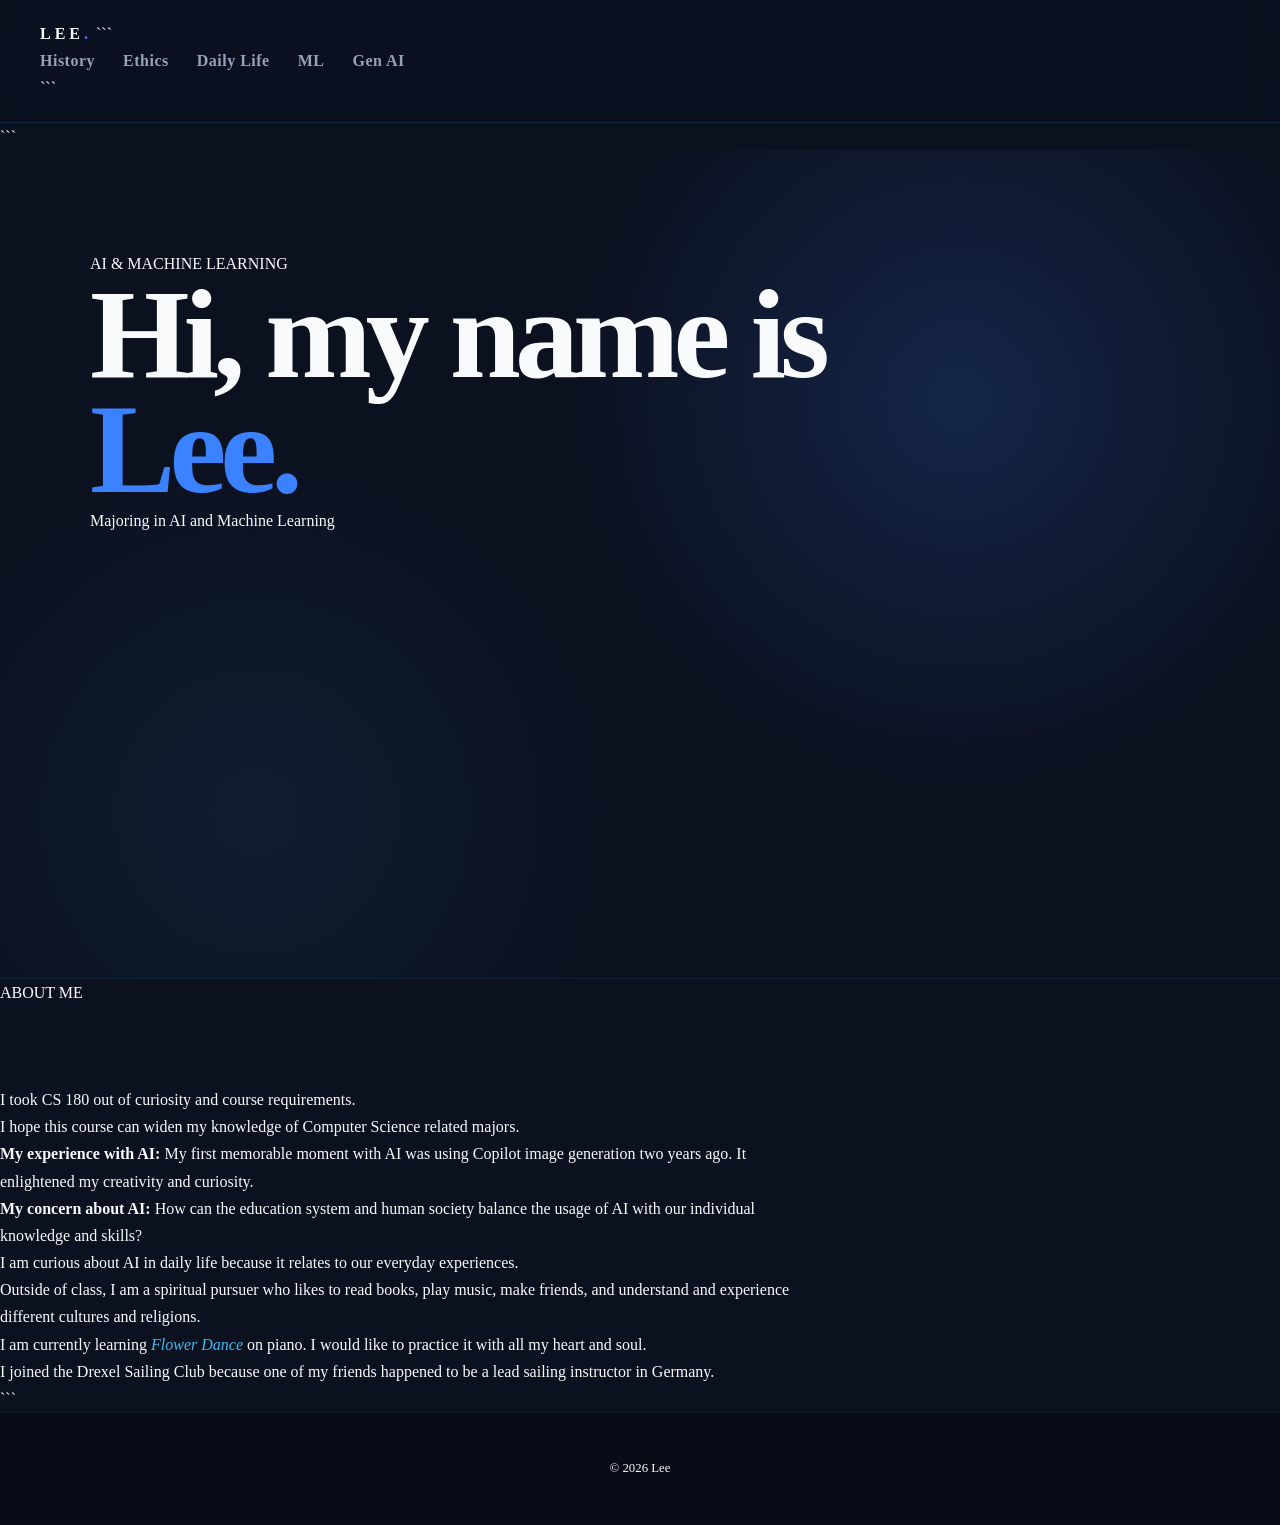
==== index.html @ 06d56b33 "Update index.html" ====
<!DOCTYPE html>

<html lang="en">
<head>
    <meta charset="UTF-8">
    <meta name="viewport" content="width=device-width, initial-scale=1.0">
    <title>Lee | AI & Machine Learning</title>
    <link rel="stylesheet" href="style.css">
</head>

<body>

<header class="navbar">
    <a href="index.html" class="logo">LEE<span>.</span></a>

```
<nav>
    <a href="ai-history.html">History</a>
    <a href="ai-ethics.html">Ethics</a>
    <a href="ai-daily-life.html">Daily Life</a>
    <a href="ml-fundamentals.html">ML</a>
    <a href="generative-ai.html">Gen AI</a>
</nav>
```

</header>

<main>

```
<section class="hero">

    <div class="hero-content">

        <p class="eyebrow">AI & MACHINE LEARNING</p>

        <h1>
            Hi, my name is
            <span>Lee.</span>
        </h1>

        <p class="major">
            Majoring in AI and Machine Learning
        </p>

    </div>

</section>


<section class="about">

    <div class="about-label">
        ABOUT ME
    </div>

    <div class="about-content">

        <!-- Replace these bullet points with your own final writing. -->

        <ul>
            <li>
                I took CS 180 out of curiosity and course requirements.
            </li>

            <li>
                I hope this course can widen my knowledge of
                Computer Science related majors.
            </li>

            <li>
                <strong>My experience with AI:</strong>
                My first memorable moment with AI was using Copilot
                image generation two years ago. It enlightened my
                creativity and curiosity.
            </li>

            <li>
                <strong>My concern about AI:</strong>
                How can the education system and human society balance
                the usage of AI with our individual knowledge and skills?
            </li>

            <li>
                I am curious about AI in daily life because it relates
                to our everyday experiences.
            </li>

            <li>
                Outside of class, I am a spiritual pursuer who likes
                to read books, play music, make friends, and understand
                and experience different cultures and religions.
            </li>

            <li>
                I am currently learning <em>Flower Dance</em> on piano.
                I would like to practice it with all my heart and soul.
            </li>

            <li>
                I joined the Drexel Sailing Club because one of my
                friends happened to be a lead sailing instructor
                in Germany.
            </li>
        </ul>

    </div>

</section>
```

</main>

<footer>
    <p>© 2026 Lee</p>
</footer>

</body>
</html>
---- style.css ----
/* =========================================
LEE'S AI / MACHINE LEARNING PORTFOLIO

Color palette:
Deep Navy    #0C1120
Navy        #111827
Electric Blue #3A82FF
Cyan        #38BDF8
White       #F8FAFC
Slate       #94A3B8
========================================= */

/* ---------- RESET ---------- */

* {
  margin: 0;
  padding: 0;
  box-sizing: border-box;
  }

html {
scroll-behavior: smooth;
}

body {
background: #0C1120;
color: #F8FAFC;

```
font-family:
    Inter,
    -apple-system,
    BlinkMacSystemFont,
    "Segoe UI",
    Arial,
    sans-serif;

line-height: 1.7;
```

}

a {
color: inherit;
text-decoration: none;
}

/* ---------- NAVIGATION ---------- */

.navbar {
position: sticky;
top: 0;
z-index: 1000;

```
display: flex;
align-items: center;
justify-content: space-between;

max-width: 1400px;
margin: 0 auto;

padding: 20px 40px;

background: rgba(12, 17, 32, 0.88);

border-bottom: 1px solid rgba(56, 189, 248, 0.12);

backdrop-filter: blur(15px);
```

}

.logo {
color: #F8FAFC;

```
font-size: 1.4rem;
font-weight: 800;

letter-spacing: 4px;
```

}

.logo span {
color: #3A82FF;
}

/* Navigation links */

.navbar nav {
display: flex;
align-items: center;
gap: 28px;
}

.navbar nav a {
color: #94A3B8;

```
font-size: 0.78rem;
font-weight: 600;

letter-spacing: 0.5px;

transition:
    color 0.25s ease,
    transform 0.25s ease;
```

}

.navbar nav a:hover {
color: #38BDF8;
transform: translateY(-1px);
}

/* ---------- HERO ---------- */

.hero {
min-height: 92vh;

```
display: flex;
align-items: center;

padding: 100px 40px;

background:
    radial-gradient(
        circle at 75% 30%,
        rgba(58, 130, 255, 0.18),
        transparent 35%
    ),
    radial-gradient(
        circle at 20% 80%,
        rgba(56, 189, 248, 0.07),
        transparent 30%
    ),
    #0C1120;
```

}

.hero-content {
width: 100%;
max-width: 1100px;
margin: 0 auto;
}

/* Small blue labels */

.label {
margin-bottom: 18px;

```
color: #38BDF8;

font-size: 0.75rem;
font-weight: 700;

letter-spacing: 3px;
```

}

/* Main title */

.hero h1 {
max-width: 900px;

```
margin-bottom: 25px;

font-size: clamp(4rem, 10vw, 8rem);

line-height: 0.9;

letter-spacing: -6px;
```

}

.hero h1 span {
color: #3A82FF;
}

/* Subtitle */

.subtitle {
max-width: 650px;

```
margin-bottom: 40px;

color: #94A3B8;

font-size: clamp(1.1rem, 2vw, 1.35rem);
```

}

/* ---------- BUTTON ---------- */

.button {
display: inline-block;

```
padding: 13px 22px;

color: white;

background: #2563EB;

border: 1px solid #3A82FF;

font-size: 0.85rem;
font-weight: 700;

border-radius: 4px;

transition:
    background 0.25s ease,
    transform 0.25s ease,
    box-shadow 0.25s ease;
```

}

.button:hover {
background: #3A82FF;

```
transform: translateY(-2px);

box-shadow:
    0 8px 30px rgba(58, 130, 255, 0.25);
```

}

/* ---------- GENERAL SECTIONS ---------- */

.section {
max-width: 1200px;
margin: 0 auto;

```
padding: 130px 40px;
```

}

/* ---------- ABOUT ---------- */

.about {
display: grid;

```
grid-template-columns: 200px 1fr;

gap: 80px;

border-top: 1px solid rgba(56, 189, 248, 0.1);
```

}

.section-label {
color: #3A82FF;

```
font-size: 0.75rem;
font-weight: 700;

letter-spacing: 3px;
```

}

.about-content {
max-width: 800px;
}

.about-content h2 {
margin-bottom: 35px;

```
font-size: clamp(2rem, 5vw, 4rem);

line-height: 1.05;

letter-spacing: -2px;
```

}

.about-content p {
margin-bottom: 22px;

```
color: #CBD5E1;

font-size: 1.05rem;
```

}

.about-content strong {
color: #F8FAFC;
}

.about-content em {
color: #38BDF8;
}

/* ---------- OUTCOME SECTIONS ---------- */

.outcome {
min-height: 80vh;

```
display: grid;

grid-template-columns: 180px minmax(0, 900px);

justify-content: center;

gap: 60px;

padding: 140px 40px;

background: #0C1120;

border-top: 1px solid rgba(56, 189, 248, 0.08);
```

}

.outcome.alternate {
background: #111827;
}

/* Large outcome number */

.outcome-number {
color: #2563EB;

```
font-size: 5rem;
font-weight: 800;

line-height: 1;

opacity: 0.7;
```

}

/* Outcome content */

.outcome-content {
align-self: center;
}

.outcome-content h2 {
max-width: 900px;

```
margin-bottom: 28px;

color: #F8FAFC;

font-size: clamp(2.5rem, 6vw, 5rem);

line-height: 1.05;

letter-spacing: -3px;
```

}

/* Temporary outcome sentence */

.outcome-description {
max-width: 800px;

```
margin-bottom: 35px;

color: #CBD5E1;

font-size: 1.1rem;
```

}

/* ---------- EVIDENCE ---------- */

.evidence {
display: inline-flex;
align-items: center;

```
gap: 10px;

padding: 9px 16px;

color: #94A3B8;

font-size: 0.85rem;

border: 1px solid rgba(148, 163, 184, 0.22);

border-radius: 100px;
```

}

.evidence::before {
content: "";

```
width: 7px;
height: 7px;

background: #38BDF8;

border-radius: 50%;

box-shadow:
    0 0 10px rgba(56, 189, 248, 0.8);
```

}

/* ---------- FOOTER ---------- */

footer {
padding: 45px 30px;

```
color: #64748B;

background: #080C16;

border-top: 1px solid rgba(56, 189, 248, 0.08);

text-align: center;

font-size: 0.8rem;
```

}

/* ---------- RESPONSIVE DESIGN ---------- */

@media (max-width: 900px) {

```
.navbar {
    padding: 18px 20px;

    flex-direction: column;

    gap: 18px;
}

.navbar nav {
    gap: 14px 20px;

    justify-content: center;

    flex-wrap: wrap;
}

.navbar nav a {
    font-size: 0.7rem;
}


.hero {
    min-height: 85vh;

    padding: 90px 25px;
}

.hero h1 {
    letter-spacing: -3px;
}


.section {
    padding: 90px 25px;
}


.about {
    display: block;
}

.section-label {
    margin-bottom: 35px;
}


.outcome {
    display: block;

    min-height: auto;

    padding: 100px 25px;
}

.outcome-number {
    margin-bottom: 30px;

    font-size: 3.5rem;
}

.outcome-content h2 {
    letter-spacing: -1.5px;
}
```

}

/* ---------- SMALL PHONES ---------- */

@media (max-width: 500px) {

```
.navbar nav {
    gap: 10px 14px;
}

.hero h1 {
    font-size: 3.5rem;
}

.subtitle {
    font-size: 1rem;
}

.about-content h2 {
    font-size: 2.5rem;
}

.outcome-content h2 {
    font-size: 2.5rem;
}
```

}
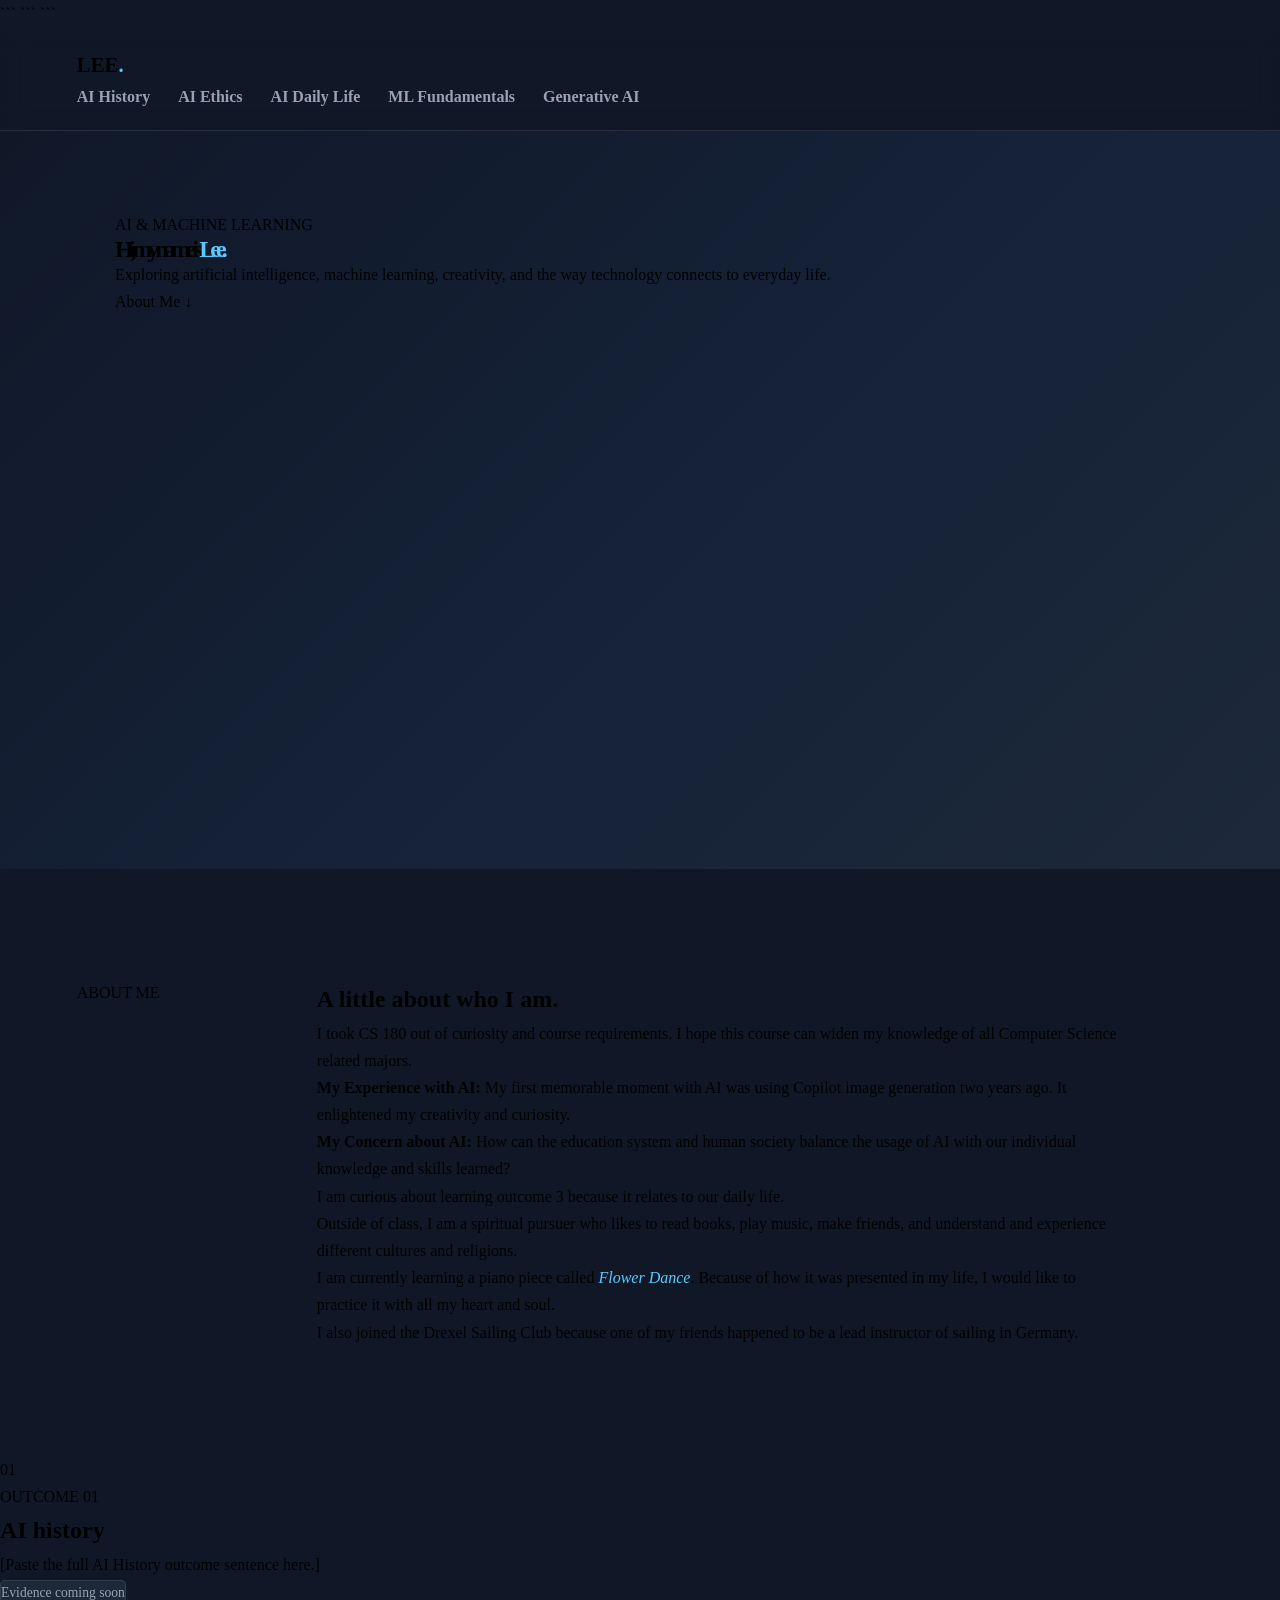
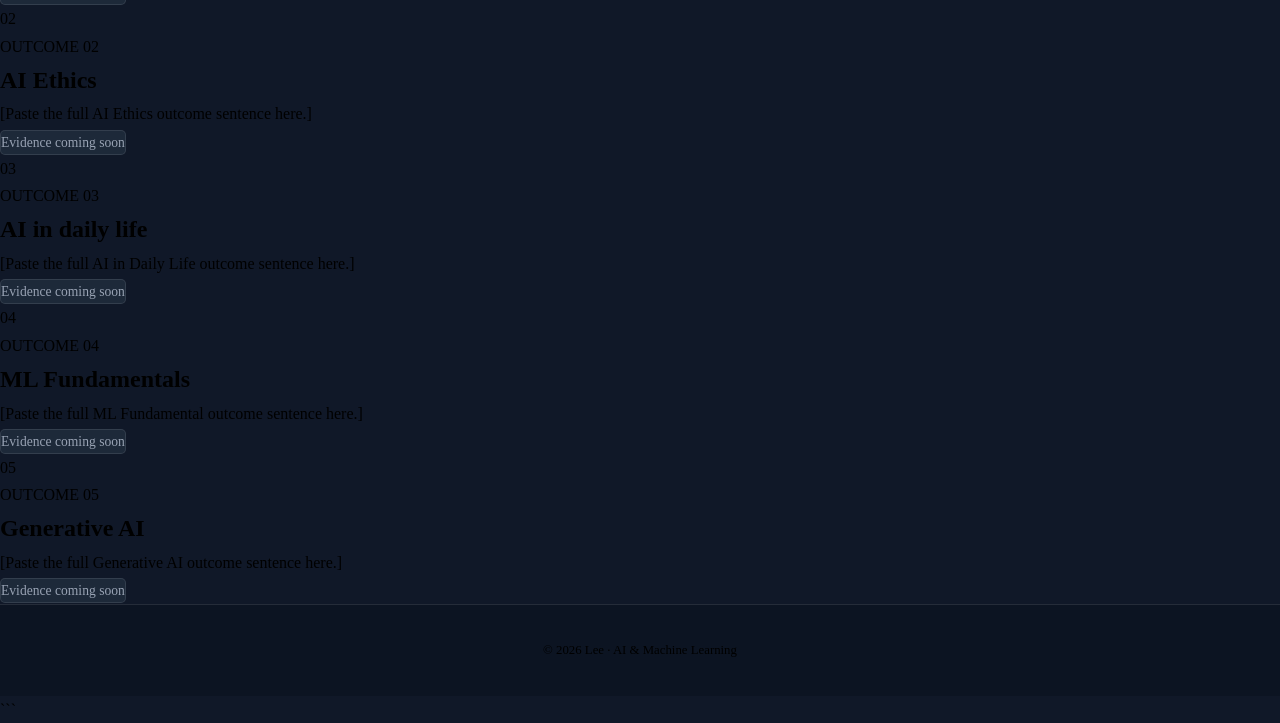
==== commit 626d4904: "Update index.html" ====
--- a/index.html
+++ b/index.html
@@ -4,116 +4,280 @@
 <head>
     <meta charset="UTF-8">
     <meta name="viewport" content="width=device-width, initial-scale=1.0">
-    <title>Lee | AI & Machine Learning</title>
-    <link rel="stylesheet" href="style.css">
+
+```
+<meta
+    name="description"
+    content="Lee's portfolio for AI and Machine Learning"
+>
+
+<title>Lee | AI & Machine Learning</title>
+
+<link rel="stylesheet" href="style.css">
+```
+
 </head>
 
 <body>
 
+```
+<!-- ==================== NAVIGATION ==================== -->
+
 <header class="navbar">
-    <a href="index.html" class="logo">LEE<span>.</span></a>
-
-```
-<nav>
-    <a href="ai-history.html">History</a>
-    <a href="ai-ethics.html">Ethics</a>
-    <a href="ai-daily-life.html">Daily Life</a>
-    <a href="ml-fundamentals.html">ML</a>
-    <a href="generative-ai.html">Gen AI</a>
-</nav>
-```
-
+    <a href="#home" class="logo">LEE<span>.</span></a>
+
+    <nav>
+        <a href="#history">AI History</a>
+        <a href="#ethics">AI Ethics</a>
+        <a href="#daily-life">AI Daily Life</a>
+        <a href="#ml">ML Fundamentals</a>
+        <a href="#generative-ai">Generative AI</a>
+    </nav>
 </header>
 
+
 <main>
 
-```
-<section class="hero">
-
-    <div class="hero-content">
-
-        <p class="eyebrow">AI & MACHINE LEARNING</p>
-
-        <h1>
-            Hi, my name is
-            <span>Lee.</span>
-        </h1>
-
-        <p class="major">
-            Majoring in AI and Machine Learning
-        </p>
-
-    </div>
-
-</section>
-
-
-<section class="about">
-
-    <div class="about-label">
-        ABOUT ME
-    </div>
-
-    <div class="about-content">
-
-        <!-- Replace these bullet points with your own final writing. -->
-
-        <ul>
-            <li>
+    <!-- ==================== HOME ==================== -->
+
+    <section id="home" class="hero">
+
+        <div class="hero-content">
+
+            <p class="label">AI & MACHINE LEARNING</p>
+
+            <h1>
+                Hi, my name is
+                <span>Lee.</span>
+            </h1>
+
+            <p class="subtitle">
+                Exploring artificial intelligence, machine learning,
+                creativity, and the way technology connects to everyday life.
+            </p>
+
+            <a href="#about" class="button">
+                About Me ↓
+            </a>
+
+        </div>
+
+    </section>
+
+
+    <!-- ==================== ABOUT ME ==================== -->
+
+    <section id="about" class="about section">
+
+        <div class="section-label">
+            ABOUT ME
+        </div>
+
+        <div class="about-content">
+
+            <h2>
+                A little about who I am.
+            </h2>
+
+            <!--
+                You said you want to write this part yourself.
+
+                Replace the paragraphs below with your own
+                final About Me writing.
+            -->
+
+            <p>
                 I took CS 180 out of curiosity and course requirements.
-            </li>
-
-            <li>
-                I hope this course can widen my knowledge of
+                I hope this course can widen my knowledge of all
                 Computer Science related majors.
-            </li>
-
-            <li>
-                <strong>My experience with AI:</strong>
+            </p>
+
+            <p>
+                <strong>My Experience with AI:</strong>
                 My first memorable moment with AI was using Copilot
                 image generation two years ago. It enlightened my
                 creativity and curiosity.
-            </li>
-
-            <li>
-                <strong>My concern about AI:</strong>
+            </p>
+
+            <p>
+                <strong>My Concern about AI:</strong>
                 How can the education system and human society balance
-                the usage of AI with our individual knowledge and skills?
-            </li>
-
-            <li>
-                I am curious about AI in daily life because it relates
-                to our everyday experiences.
-            </li>
-
-            <li>
+                the usage of AI with our individual knowledge and
+                skills learned?
+            </p>
+
+            <p>
+                I am curious about learning outcome 3 because
+                it relates to our daily life.
+            </p>
+
+            <p>
                 Outside of class, I am a spiritual pursuer who likes
                 to read books, play music, make friends, and understand
                 and experience different cultures and religions.
-            </li>
-
-            <li>
-                I am currently learning <em>Flower Dance</em> on piano.
-                I would like to practice it with all my heart and soul.
-            </li>
-
-            <li>
-                I joined the Drexel Sailing Club because one of my
-                friends happened to be a lead sailing instructor
-                in Germany.
-            </li>
-        </ul>
-
-    </div>
-
-</section>
-```
+            </p>
+
+            <p>
+                I am currently learning a piano piece called
+                <em>Flower Dance</em>. Because of how it was presented
+                in my life, I would like to practice it with all my
+                heart and soul.
+            </p>
+
+            <p>
+                I also joined the Drexel Sailing Club because one of
+                my friends happened to be a lead instructor of
+                sailing in Germany.
+            </p>
+
+        </div>
+
+    </section>
+
+
+    <!-- ==================== OUTCOME 1 ==================== -->
+
+    <section id="history" class="outcome">
+
+        <div class="outcome-number">01</div>
+
+        <div class="outcome-content">
+
+            <p class="label">OUTCOME 01</p>
+
+            <h2>
+                AI history
+            </h2>
+
+            <p class="outcome-description">
+                [Paste the full AI History outcome sentence here.]
+            </p>
+
+            <div class="evidence">
+                Evidence coming soon
+            </div>
+
+        </div>
+
+    </section>
+
+
+    <!-- ==================== OUTCOME 2 ==================== -->
+
+    <section id="ethics" class="outcome alternate">
+
+        <div class="outcome-number">02</div>
+
+        <div class="outcome-content">
+
+            <p class="label">OUTCOME 02</p>
+
+            <h2>
+                AI Ethics
+            </h2>
+
+            <p class="outcome-description">
+                [Paste the full AI Ethics outcome sentence here.]
+            </p>
+
+            <div class="evidence">
+                Evidence coming soon
+            </div>
+
+        </div>
+
+    </section>
+
+
+    <!-- ==================== OUTCOME 3 ==================== -->
+
+    <section id="daily-life" class="outcome">
+
+        <div class="outcome-number">03</div>
+
+        <div class="outcome-content">
+
+            <p class="label">OUTCOME 03</p>
+
+            <h2>
+                AI in daily life
+            </h2>
+
+            <p class="outcome-description">
+                [Paste the full AI in Daily Life outcome sentence here.]
+            </p>
+
+            <div class="evidence">
+                Evidence coming soon
+            </div>
+
+        </div>
+
+    </section>
+
+
+    <!-- ==================== OUTCOME 4 ==================== -->
+
+    <section id="ml" class="outcome alternate">
+
+        <div class="outcome-number">04</div>
+
+        <div class="outcome-content">
+
+            <p class="label">OUTCOME 04</p>
+
+            <h2>
+                ML Fundamentals
+            </h2>
+
+            <p class="outcome-description">
+                [Paste the full ML Fundamental outcome sentence here.]
+            </p>
+
+            <div class="evidence">
+                Evidence coming soon
+            </div>
+
+        </div>
+
+    </section>
+
+
+    <!-- ==================== OUTCOME 5 ==================== -->
+
+    <section id="generative-ai" class="outcome">
+
+        <div class="outcome-number">05</div>
+
+        <div class="outcome-content">
+
+            <p class="label">OUTCOME 05</p>
+
+            <h2>
+                Generative AI
+            </h2>
+
+            <p class="outcome-description">
+                [Paste the full Generative AI outcome sentence here.]
+            </p>
+
+            <div class="evidence">
+                Evidence coming soon
+            </div>
+
+        </div>
+
+    </section>
 
 </main>
 
+
+<!-- ==================== FOOTER ==================== -->
+
 <footer>
-    <p>© 2026 Lee</p>
+    <p>© 2026 Lee · AI & Machine Learning</p>
 </footer>
+```
 
 </body>
 </html>
--- a/style.css
+++ b/style.css
@@ -1,14 +1,26 @@
 /* =========================================
-LEE'S AI / MACHINE LEARNING PORTFOLIO
-
-Color palette:
-Deep Navy    #0C1120
-Navy        #111827
-Electric Blue #3A82FF
-Cyan        #38BDF8
-White       #F8FAFC
-Slate       #94A3B8
+LEE'S PORTFOLIO
 ========================================= */
+
+/* ---------- COLORS ---------- */
+
+:root {
+--navy: #101828;
+--slate: #1D2939;
+--slate-light: #344054;
+
+```
+--white: #F2F4F7;
+--text: #D0D5DD;
+--muted: #98A2B3;
+
+--blue: #2F80ED;
+--cyan: #5CC8FF;
+
+--border: rgba(208, 213, 221, 0.12);
+```
+
+}
 
 /* ---------- RESET ---------- */
 
@@ -23,8 +35,8 @@
 }
 
 body {
-background: #0C1120;
-color: #F8FAFC;
+background: var(--navy);
+color: var(--white);
 
 ```
 font-family:
@@ -50,228 +62,155 @@
 .navbar {
 position: sticky;
 top: 0;
-z-index: 1000;
+z-index: 100;
+
+```
+display: flex;
+justify-content: space-between;
+align-items: center;
+
+padding: 20px 6%;
+
+background: rgba(16, 24, 40, 0.94);
+
+border-bottom: 1px solid var(--border);
+
+backdrop-filter: blur(12px);
+```
+
+}
+
+.logo {
+font-size: 1.3rem;
+font-weight: 800;
+
+```
+letter-spacing: 4px;
+```
+
+}
+
+.logo span {
+color: var(--cyan);
+}
+
+.navbar nav {
+display: flex;
+gap: 28px;
+}
+
+.navbar nav a {
+color: var(--muted);
+
+```
+font-size: 0.82rem;
+font-weight: 600;
+
+transition: color 0.2s ease;
+```
+
+}
+
+.navbar nav a:hover {
+color: var(--cyan);
+}
+
+/* ---------- SMALL LABEL ---------- */
+
+.eyebrow {
+margin-bottom: 20px;
+
+```
+color: var(--cyan);
+
+font-size: 0.72rem;
+font-weight: 700;
+
+letter-spacing: 3px;
+```
+
+}
+
+/* ---------- HOME ---------- */
+
+.hero {
+min-height: 82vh;
 
 ```
 display: flex;
 align-items: center;
-justify-content: space-between;
-
-max-width: 1400px;
-margin: 0 auto;
-
-padding: 20px 40px;
-
-background: rgba(12, 17, 32, 0.88);
-
-border-bottom: 1px solid rgba(56, 189, 248, 0.12);
-
-backdrop-filter: blur(15px);
-```
-
-}
-
-.logo {
-color: #F8FAFC;
-
-```
-font-size: 1.4rem;
-font-weight: 800;
-
-letter-spacing: 4px;
-```
-
-}
-
-.logo span {
-color: #3A82FF;
-}
-
-/* Navigation links */
-
-.navbar nav {
-display: flex;
-align-items: center;
-gap: 28px;
-}
-
-.navbar nav a {
-color: #94A3B8;
-
-```
-font-size: 0.78rem;
-font-weight: 600;
-
-letter-spacing: 0.5px;
-
-transition:
-    color 0.25s ease,
-    transform 0.25s ease;
-```
-
-}
-
-.navbar nav a:hover {
-color: #38BDF8;
-transform: translateY(-1px);
-}
-
-/* ---------- HERO ---------- */
-
-.hero {
-min-height: 92vh;
-
-```
-display: flex;
-align-items: center;
-
-padding: 100px 40px;
+
+padding: 80px 6%;
 
 background:
-    radial-gradient(
-        circle at 75% 30%,
-        rgba(58, 130, 255, 0.18),
-        transparent 35%
-    ),
-    radial-gradient(
-        circle at 20% 80%,
-        rgba(56, 189, 248, 0.07),
-        transparent 30%
-    ),
-    #0C1120;
+    linear-gradient(
+        135deg,
+        #101828 0%,
+        #152238 55%,
+        #1D2939 100%
+    );
 ```
 
 }
 
 .hero-content {
 width: 100%;
-max-width: 1100px;
-margin: 0 auto;
-}
-
-/* Small blue labels */
-
-.label {
-margin-bottom: 18px;
-
-```
-color: #38BDF8;
-
-font-size: 0.75rem;
-font-weight: 700;
-
-letter-spacing: 3px;
-```
-
-}
-
-/* Main title */
+max-width: 1050px;
+margin: auto;
+}
 
 .hero h1 {
 max-width: 900px;
 
 ```
-margin-bottom: 25px;
-
-font-size: clamp(4rem, 10vw, 8rem);
-
-line-height: 0.9;
-
-letter-spacing: -6px;
+font-size: clamp(4rem, 10vw, 7.5rem);
+
+line-height: 0.95;
+
+letter-spacing: -5px;
 ```
 
 }
 
 .hero h1 span {
-color: #3A82FF;
-}
-
-/* Subtitle */
-
-.subtitle {
-max-width: 650px;
-
-```
-margin-bottom: 40px;
-
-color: #94A3B8;
-
-font-size: clamp(1.1rem, 2vw, 1.35rem);
-```
-
-}
-
-/* ---------- BUTTON ---------- */
-
-.button {
-display: inline-block;
-
-```
-padding: 13px 22px;
-
-color: white;
-
-background: #2563EB;
-
-border: 1px solid #3A82FF;
-
-font-size: 0.85rem;
-font-weight: 700;
-
-border-radius: 4px;
-
-transition:
-    background 0.25s ease,
-    transform 0.25s ease,
-    box-shadow 0.25s ease;
-```
-
-}
-
-.button:hover {
-background: #3A82FF;
-
-```
-transform: translateY(-2px);
-
-box-shadow:
-    0 8px 30px rgba(58, 130, 255, 0.25);
-```
-
-}
-
-/* ---------- GENERAL SECTIONS ---------- */
-
-.section {
+color: var(--cyan);
+}
+
+.major {
+margin-top: 28px;
+
+```
+color: var(--text);
+
+font-size: clamp(1.1rem, 2vw, 1.4rem);
+```
+
+}
+
+/* ---------- ABOUT ---------- */
+
+.about {
 max-width: 1200px;
-margin: 0 auto;
-
-```
-padding: 130px 40px;
-```
-
-}
-
-/* ---------- ABOUT ---------- */
-
-.about {
+
+```
+margin: auto;
+
+padding: 110px 6%;
+
 display: grid;
 
-```
-grid-template-columns: 200px 1fr;
-
-gap: 80px;
-
-border-top: 1px solid rgba(56, 189, 248, 0.1);
-```
-
-}
-
-.section-label {
-color: #3A82FF;
-
-```
-font-size: 0.75rem;
+grid-template-columns: 170px 1fr;
+
+gap: 70px;
+```
+
+}
+
+.about-label {
+color: var(--cyan);
+
+```
+font-size: 0.72rem;
 font-weight: 700;
 
 letter-spacing: 3px;
@@ -283,154 +222,103 @@
 max-width: 800px;
 }
 
-.about-content h2 {
-margin-bottom: 35px;
-
-```
-font-size: clamp(2rem, 5vw, 4rem);
-
-line-height: 1.05;
-
-letter-spacing: -2px;
-```
-
-}
-
-.about-content p {
+/* Bullet list */
+
+.about-content ul {
+padding-left: 22px;
+}
+
+.about-content li {
 margin-bottom: 22px;
 
 ```
-color: #CBD5E1;
+padding-left: 8px;
+
+color: var(--text);
 
 font-size: 1.05rem;
 ```
 
 }
 
+.about-content li::marker {
+color: var(--cyan);
+}
+
 .about-content strong {
-color: #F8FAFC;
+color: var(--white);
 }
 
 .about-content em {
-color: #38BDF8;
-}
-
-/* ---------- OUTCOME SECTIONS ---------- */
-
-.outcome {
-min-height: 80vh;
-
-```
-display: grid;
-
-grid-template-columns: 180px minmax(0, 900px);
-
-justify-content: center;
-
-gap: 60px;
-
-padding: 140px 40px;
-
-background: #0C1120;
-
-border-top: 1px solid rgba(56, 189, 248, 0.08);
-```
-
-}
-
-.outcome.alternate {
-background: #111827;
-}
-
-/* Large outcome number */
-
-.outcome-number {
-color: #2563EB;
-
-```
-font-size: 5rem;
-font-weight: 800;
+color: var(--cyan);
+}
+
+/* ---------- OUTCOME PAGES ---------- */
+
+.outcome-page {
+min-height: calc(100vh - 80px);
+
+```
+max-width: 1100px;
+
+margin: auto;
+
+padding: 130px 6%;
+```
+
+}
+
+/* Outcome title */
+
+.outcome-page h1 {
+max-width: 900px;
+
+```
+margin-bottom: 40px;
+
+color: var(--white);
+
+font-size: clamp(3rem, 7vw, 6rem);
 
 line-height: 1;
 
-opacity: 0.7;
-```
-
-}
-
-/* Outcome content */
-
-.outcome-content {
-align-self: center;
-}
-
-.outcome-content h2 {
-max-width: 900px;
-
-```
-margin-bottom: 28px;
-
-color: #F8FAFC;
-
-font-size: clamp(2.5rem, 6vw, 5rem);
-
-line-height: 1.05;
-
 letter-spacing: -3px;
 ```
 
 }
 
-/* Temporary outcome sentence */
-
-.outcome-description {
+/* Full outcome sentence */
+
+.outcome-sentence {
 max-width: 800px;
 
 ```
-margin-bottom: 35px;
-
-color: #CBD5E1;
-
-font-size: 1.1rem;
-```
-
-}
-
-/* ---------- EVIDENCE ---------- */
+margin-bottom: 40px;
+
+color: var(--text);
+
+font-size: 1.15rem;
+```
+
+}
+
+/* Evidence */
 
 .evidence {
-display: inline-flex;
-align-items: center;
-
-```
-gap: 10px;
-
-padding: 9px 16px;
-
-color: #94A3B8;
+display: inline-block;
+
+```
+padding: 10px 18px;
+
+color: var(--muted);
+
+background: var(--slate);
+
+border: 1px solid var(--border);
+
+border-radius: 5px;
 
 font-size: 0.85rem;
-
-border: 1px solid rgba(148, 163, 184, 0.22);
-
-border-radius: 100px;
-```
-
-}
-
-.evidence::before {
-content: "";
-
-```
-width: 7px;
-height: 7px;
-
-background: #38BDF8;
-
-border-radius: 50%;
-
-box-shadow:
-    0 0 10px rgba(56, 189, 248, 0.8);
 ```
 
 }
@@ -438,14 +326,14 @@
 /* ---------- FOOTER ---------- */
 
 footer {
-padding: 45px 30px;
-
-```
-color: #64748B;
-
-background: #080C16;
-
-border-top: 1px solid rgba(56, 189, 248, 0.08);
+padding: 35px;
+
+```
+color: var(--muted);
+
+background: #0C1422;
+
+border-top: 1px solid var(--border);
 
 text-align: center;
 
@@ -454,74 +342,63 @@
 
 }
 
-/* ---------- RESPONSIVE DESIGN ---------- */
-
-@media (max-width: 900px) {
+/* ---------- MOBILE ---------- */
+
+@media (max-width: 800px) {
 
 ```
 .navbar {
+    flex-direction: column;
+
+    gap: 18px;
+
     padding: 18px 20px;
-
-    flex-direction: column;
-
-    gap: 18px;
 }
 
 .navbar nav {
-    gap: 14px 20px;
-
     justify-content: center;
 
     flex-wrap: wrap;
+
+    gap: 12px 18px;
 }
 
 .navbar nav a {
-    font-size: 0.7rem;
+    font-size: 0.72rem;
 }
 
 
 .hero {
-    min-height: 85vh;
-
-    padding: 90px 25px;
+    min-height: 75vh;
+
+    padding: 70px 25px;
 }
 
 .hero h1 {
+    font-size: 4rem;
+
     letter-spacing: -3px;
-}
-
-
-.section {
-    padding: 90px 25px;
 }
 
 
 .about {
     display: block;
-}
-
-.section-label {
+
+    padding: 80px 25px;
+}
+
+.about-label {
     margin-bottom: 35px;
 }
 
 
-.outcome {
-    display: block;
-
-    min-height: auto;
-
-    padding: 100px 25px;
-}
-
-.outcome-number {
-    margin-bottom: 30px;
-
+.outcome-page {
+    padding: 90px 25px;
+}
+
+.outcome-page h1 {
     font-size: 3.5rem;
 }
-
-.outcome-content h2 {
-    letter-spacing: -1.5px;
-}
 ```
 
 }
@@ -531,25 +408,17 @@
 @media (max-width: 500px) {
 
 ```
-.navbar nav {
-    gap: 10px 14px;
-}
-
 .hero h1 {
-    font-size: 3.5rem;
-}
-
-.subtitle {
+    font-size: 3.2rem;
+}
+
+.outcome-page h1 {
+    font-size: 2.8rem;
+}
+
+.about-content li {
     font-size: 1rem;
 }
-
-.about-content h2 {
-    font-size: 2.5rem;
-}
-
-.outcome-content h2 {
-    font-size: 2.5rem;
-}
-```
-
-}
+```
+
+}
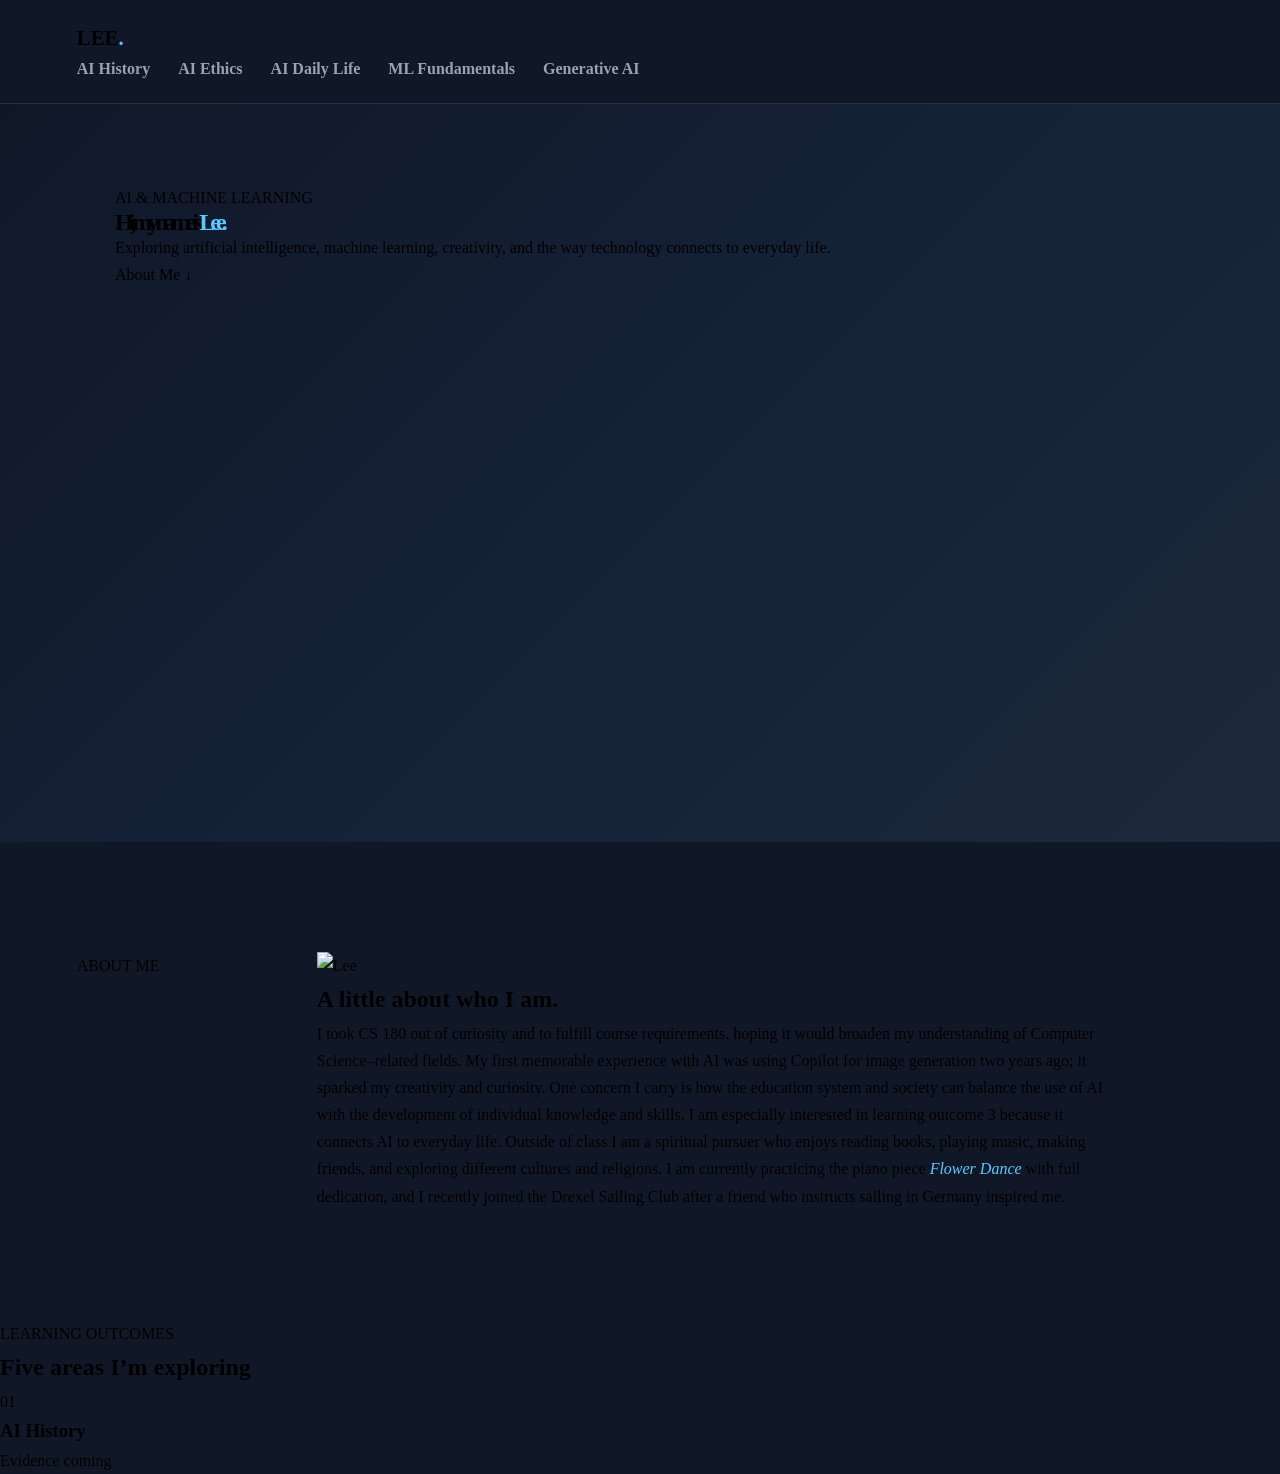
==== commit 52842822: "Update index.html" ====
--- a/index.html
+++ b/index.html
@@ -1,283 +1,72 @@
 <!DOCTYPE html>
-
 <html lang="en">
 <head>
     <meta charset="UTF-8">
     <meta name="viewport" content="width=device-width, initial-scale=1.0">
-
-```
-<meta
-    name="description"
-    content="Lee's portfolio for AI and Machine Learning"
->
-
-<title>Lee | AI & Machine Learning</title>
-
-<link rel="stylesheet" href="style.css">
-```
-
+    <meta name="description" content="Lee's portfolio for AI and Machine Learning">
+    <title>Lee | AI & Machine Learning</title>
+    <link rel="stylesheet" href="style.css">
 </head>
-
 <body>
 
-```
-<!-- ==================== NAVIGATION ==================== -->
+    <!-- ==================== NAVIGATION ==================== -->
+    <header class="navbar">
+        <a href="index.html" class="logo">LEE<span>.</span></a>
+        <nav>
+            <a href="history.html">AI History</a>
+            <a href="ethics.html">AI Ethics</a>
+            <a href="daily-life.html">AI Daily Life</a>
+            <a href="ml.html">ML Fundamentals</a>
+            <a href="generative-ai.html">Generative AI</a>
+        </nav>
+    </header>
 
-<header class="navbar">
-    <a href="#home" class="logo">LEE<span>.</span></a>
+    <main>
+        <!-- ==================== HOME ==================== -->
+        <section id="home" class="hero">
+            <div class="hero-content">
+                <p class="label">AI & MACHINE LEARNING</p>
+                <h1>
+                    Hi, my name is
+                    <span>Lee.</span>
+                </h1>
+                <p class="subtitle">
+                    Exploring artificial intelligence, machine learning,
+                    creativity, and the way technology connects to everyday life.
+                </p>
+                <a href="#about" class="button">
+                    About Me ↓
+                </a>
+            </div>
+        </section>
 
-    <nav>
-        <a href="#history">AI History</a>
-        <a href="#ethics">AI Ethics</a>
-        <a href="#daily-life">AI Daily Life</a>
-        <a href="#ml">ML Fundamentals</a>
-        <a href="#generative-ai">Generative AI</a>
-    </nav>
-</header>
+        <!-- ==================== ABOUT ME ==================== -->
+        <section id="about" class="about section">
+            <div class="section-label">ABOUT ME</div>
+            <div class="about-grid">
+                <div class="about-photo">
+                    <!-- 
+                        Put your photo file in the same folder as index.html.
+                        Rename it to photo.jpg (or change the src below to match your filename).
+                        Recommended: square or portrait, around 600–800 px wide.
+                    -->
+                    <img src="photo.jpg" alt="Lee">
+                </div>
+                <div class="about-content">
+                    <h2>A little about who I am.</h2>
+                    <p>
+                        I took CS 180 out of curiosity and to fulfill course requirements, hoping it would broaden my understanding of Computer Science–related fields. My first memorable experience with AI was using Copilot for image generation two years ago; it sparked my creativity and curiosity. One concern I carry is how the education system and society can balance the use of AI with the development of individual knowledge and skills. I am especially interested in learning outcome 3 because it connects AI to everyday life. Outside of class I am a spiritual pursuer who enjoys reading books, playing music, making friends, and exploring different cultures and religions. I am currently practicing the piano piece <em>Flower Dance</em> with full dedication, and I recently joined the Drexel Sailing Club after a friend who instructs sailing in Germany inspired me.
+                    </p>
+                </div>
+            </div>
+        </section>
 
-
-<main>
-
-    <!-- ==================== HOME ==================== -->
-
-    <section id="home" class="hero">
-
-        <div class="hero-content">
-
-            <p class="label">AI & MACHINE LEARNING</p>
-
-            <h1>
-                Hi, my name is
-                <span>Lee.</span>
-            </h1>
-
-            <p class="subtitle">
-                Exploring artificial intelligence, machine learning,
-                creativity, and the way technology connects to everyday life.
-            </p>
-
-            <a href="#about" class="button">
-                About Me ↓
-            </a>
-
-        </div>
-
-    </section>
-
-
-    <!-- ==================== ABOUT ME ==================== -->
-
-    <section id="about" class="about section">
-
-        <div class="section-label">
-            ABOUT ME
-        </div>
-
-        <div class="about-content">
-
-            <h2>
-                A little about who I am.
-            </h2>
-
-            <!--
-                You said you want to write this part yourself.
-
-                Replace the paragraphs below with your own
-                final About Me writing.
-            -->
-
-            <p>
-                I took CS 180 out of curiosity and course requirements.
-                I hope this course can widen my knowledge of all
-                Computer Science related majors.
-            </p>
-
-            <p>
-                <strong>My Experience with AI:</strong>
-                My first memorable moment with AI was using Copilot
-                image generation two years ago. It enlightened my
-                creativity and curiosity.
-            </p>
-
-            <p>
-                <strong>My Concern about AI:</strong>
-                How can the education system and human society balance
-                the usage of AI with our individual knowledge and
-                skills learned?
-            </p>
-
-            <p>
-                I am curious about learning outcome 3 because
-                it relates to our daily life.
-            </p>
-
-            <p>
-                Outside of class, I am a spiritual pursuer who likes
-                to read books, play music, make friends, and understand
-                and experience different cultures and religions.
-            </p>
-
-            <p>
-                I am currently learning a piano piece called
-                <em>Flower Dance</em>. Because of how it was presented
-                in my life, I would like to practice it with all my
-                heart and soul.
-            </p>
-
-            <p>
-                I also joined the Drexel Sailing Club because one of
-                my friends happened to be a lead instructor of
-                sailing in Germany.
-            </p>
-
-        </div>
-
-    </section>
-
-
-    <!-- ==================== OUTCOME 1 ==================== -->
-
-    <section id="history" class="outcome">
-
-        <div class="outcome-number">01</div>
-
-        <div class="outcome-content">
-
-            <p class="label">OUTCOME 01</p>
-
-            <h2>
-                AI history
-            </h2>
-
-            <p class="outcome-description">
-                [Paste the full AI History outcome sentence here.]
-            </p>
-
-            <div class="evidence">
-                Evidence coming soon
-            </div>
-
-        </div>
-
-    </section>
-
-
-    <!-- ==================== OUTCOME 2 ==================== -->
-
-    <section id="ethics" class="outcome alternate">
-
-        <div class="outcome-number">02</div>
-
-        <div class="outcome-content">
-
-            <p class="label">OUTCOME 02</p>
-
-            <h2>
-                AI Ethics
-            </h2>
-
-            <p class="outcome-description">
-                [Paste the full AI Ethics outcome sentence here.]
-            </p>
-
-            <div class="evidence">
-                Evidence coming soon
-            </div>
-
-        </div>
-
-    </section>
-
-
-    <!-- ==================== OUTCOME 3 ==================== -->
-
-    <section id="daily-life" class="outcome">
-
-        <div class="outcome-number">03</div>
-
-        <div class="outcome-content">
-
-            <p class="label">OUTCOME 03</p>
-
-            <h2>
-                AI in daily life
-            </h2>
-
-            <p class="outcome-description">
-                [Paste the full AI in Daily Life outcome sentence here.]
-            </p>
-
-            <div class="evidence">
-                Evidence coming soon
-            </div>
-
-        </div>
-
-    </section>
-
-
-    <!-- ==================== OUTCOME 4 ==================== -->
-
-    <section id="ml" class="outcome alternate">
-
-        <div class="outcome-number">04</div>
-
-        <div class="outcome-content">
-
-            <p class="label">OUTCOME 04</p>
-
-            <h2>
-                ML Fundamentals
-            </h2>
-
-            <p class="outcome-description">
-                [Paste the full ML Fundamental outcome sentence here.]
-            </p>
-
-            <div class="evidence">
-                Evidence coming soon
-            </div>
-
-        </div>
-
-    </section>
-
-
-    <!-- ==================== OUTCOME 5 ==================== -->
-
-    <section id="generative-ai" class="outcome">
-
-        <div class="outcome-number">05</div>
-
-        <div class="outcome-content">
-
-            <p class="label">OUTCOME 05</p>
-
-            <h2>
-                Generative AI
-            </h2>
-
-            <p class="outcome-description">
-                [Paste the full Generative AI outcome sentence here.]
-            </p>
-
-            <div class="evidence">
-                Evidence coming soon
-            </div>
-
-        </div>
-
-    </section>
-
-</main>
-
-
-<!-- ==================== FOOTER ==================== -->
-
-<footer>
-    <p>© 2026 Lee · AI & Machine Learning</p>
-</footer>
-```
-
-</body>
-</html>
+        <!-- ==================== OUTCOMES OVERVIEW ==================== -->
+        <section class="outcomes-overview section">
+            <div class="section-label">LEARNING OUTCOMES</div>
+            <h2 class="overview-title">Five areas I’m exploring</h2>
+            <div class="outcome-cards">
+                <a href="history.html" class="outcome-card">
+                    <span class="card-number">01</span>
+                    <h3>AI History</h3>
+                    <p>Evidence coming 
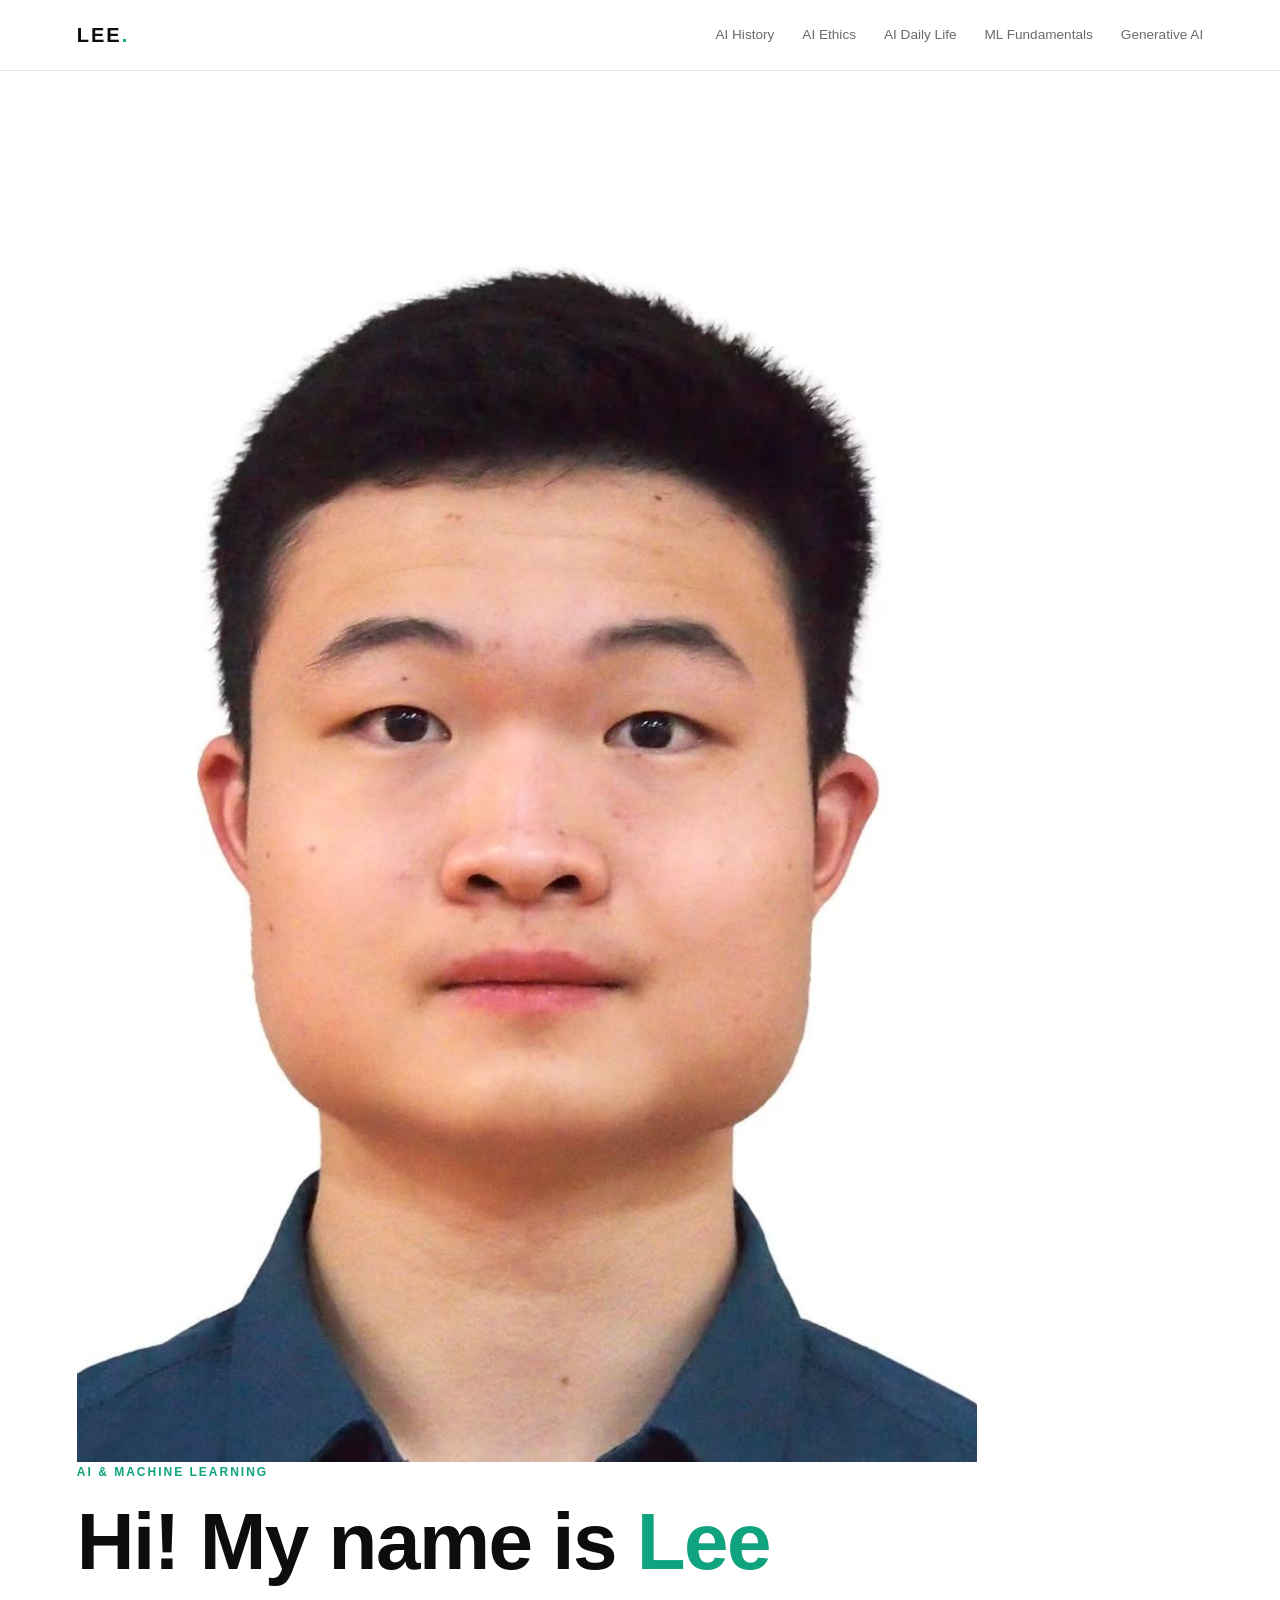
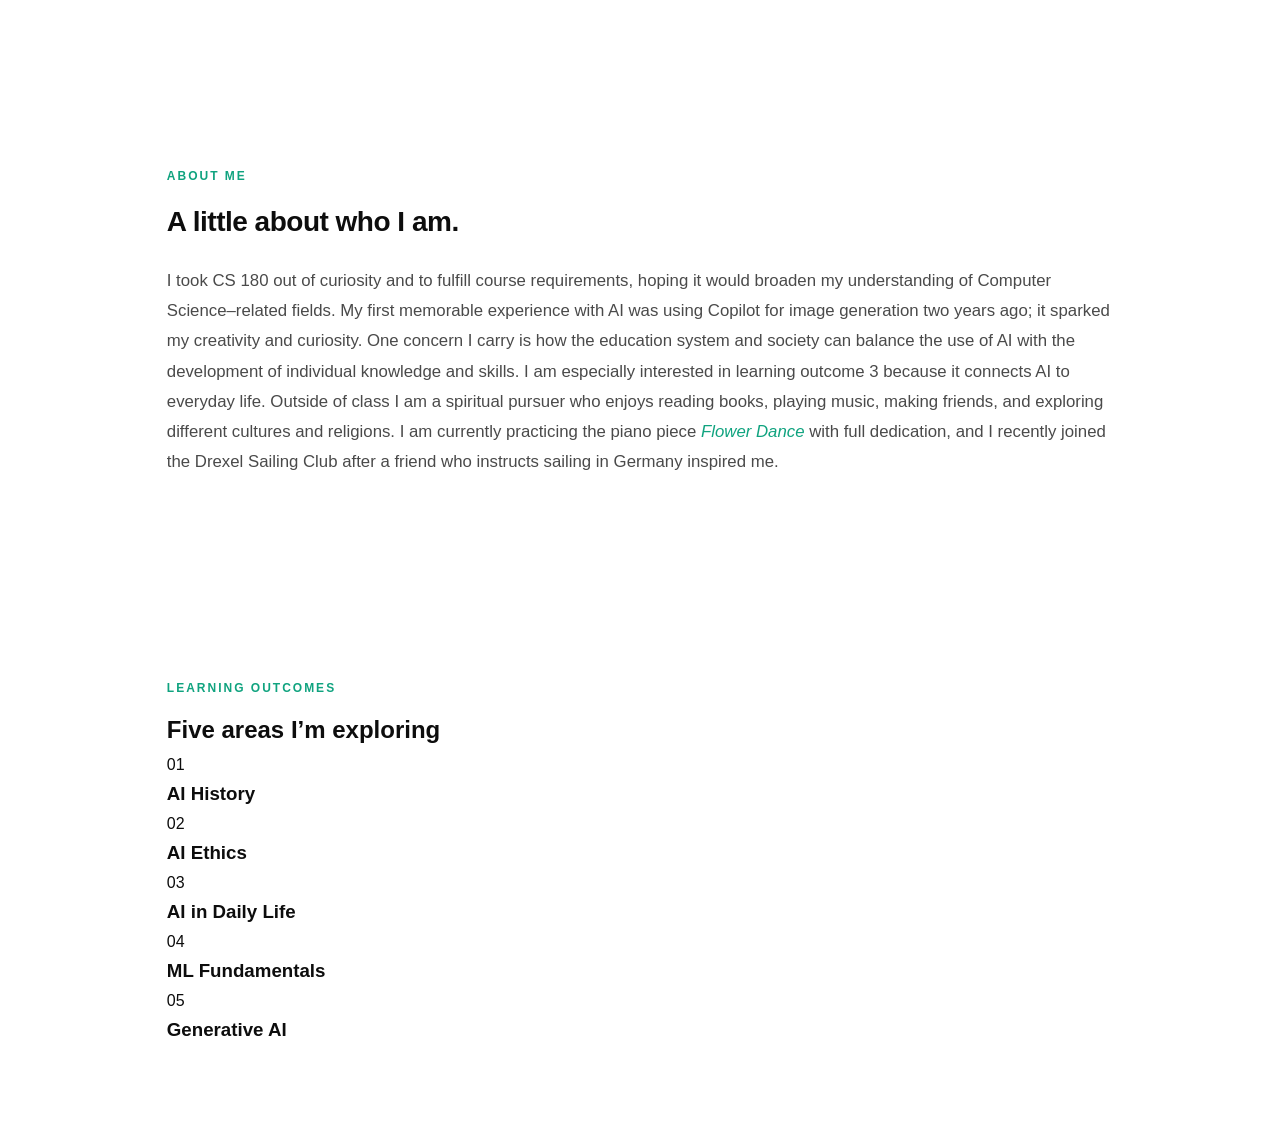
==== commit d3a28170: "Update index.html" ====
--- a/index.html
+++ b/index.html
@@ -22,42 +22,33 @@
     </header>
 
     <main>
-        <!-- ==================== HOME ==================== -->
+        <!-- ==================== HOME / HERO ==================== -->
         <section id="home" class="hero">
             <div class="hero-content">
+                <!-- Photo at the top -->
+                <div class="hero-photo">
+                    <!-- 
+                        Put your photo in the same folder.
+                        Name it photo.jpg (or change the src to match your file).
+                    -->
+                    <img src="photo.jpg" alt="Lee">
+                </div>
+
                 <p class="label">AI & MACHINE LEARNING</p>
                 <h1>
-                    Hi, my name is
-                    <span>Lee.</span>
+                    Hi! My name is <span class="name">Lee</span>
                 </h1>
-                <p class="subtitle">
-                    Exploring artificial intelligence, machine learning,
-                    creativity, and the way technology connects to everyday life.
-                </p>
-                <a href="#about" class="button">
-                    About Me ↓
-                </a>
             </div>
         </section>
 
         <!-- ==================== ABOUT ME ==================== -->
         <section id="about" class="about section">
             <div class="section-label">ABOUT ME</div>
-            <div class="about-grid">
-                <div class="about-photo">
-                    <!-- 
-                        Put your photo file in the same folder as index.html.
-                        Rename it to photo.jpg (or change the src below to match your filename).
-                        Recommended: square or portrait, around 600–800 px wide.
-                    -->
-                    <img src="photo.jpg" alt="Lee">
-                </div>
-                <div class="about-content">
-                    <h2>A little about who I am.</h2>
-                    <p>
-                        I took CS 180 out of curiosity and to fulfill course requirements, hoping it would broaden my understanding of Computer Science–related fields. My first memorable experience with AI was using Copilot for image generation two years ago; it sparked my creativity and curiosity. One concern I carry is how the education system and society can balance the use of AI with the development of individual knowledge and skills. I am especially interested in learning outcome 3 because it connects AI to everyday life. Outside of class I am a spiritual pursuer who enjoys reading books, playing music, making friends, and exploring different cultures and religions. I am currently practicing the piano piece <em>Flower Dance</em> with full dedication, and I recently joined the Drexel Sailing Club after a friend who instructs sailing in Germany inspired me.
-                    </p>
-                </div>
+            <div class="about-content">
+                <h2>A little about who I am.</h2>
+                <p>
+                    I took CS 180 out of curiosity and to fulfill course requirements, hoping it would broaden my understanding of Computer Science–related fields. My first memorable experience with AI was using Copilot for image generation two years ago; it sparked my creativity and curiosity. One concern I carry is how the education system and society can balance the use of AI with the development of individual knowledge and skills. I am especially interested in learning outcome 3 because it connects AI to everyday life. Outside of class I am a spiritual pursuer who enjoys reading books, playing music, making friends, and exploring different cultures and religions. I am currently practicing the piano piece <em>Flower Dance</em> with full dedication, and I recently joined the Drexel Sailing Club after a friend who instructs sailing in Germany inspired me.
+                </p>
             </div>
         </section>
 
@@ -69,4 +60,26 @@
                 <a href="history.html" class="outcome-card">
                     <span class="card-number">01</span>
                     <h3>AI History</h3>
-                    <p>Evidence coming 
+                </a>
+                <a href="ethics.html" class="outcome-card">
+                    <span class="card-number">02</span>
+                    <h3>AI Ethics</h3>
+                </a>
+                <a href="daily-life.html" class="outcome-card">
+                    <span class="card-number">03</span>
+                    <h3>AI in Daily Life</h3>
+                </a>
+                <a href="ml.html" class="outcome-card">
+                    <span class="card-number">04</span>
+                    <h3>ML Fundamentals</h3>
+                </a>
+                <a href="generative-ai.html" class="outcome-card">
+                    <span class="card-number">05</span>
+                    <h3>Generative AI</h3>
+                </a>
+            </div>
+        </section>
+    </main>
+
+</body>
+</html>
--- a/style.css
+++ b/style.css
@@ -1,424 +1,216 @@
 /* =========================================
-LEE'S PORTFOLIO
-========================================= */
+   LEE'S PORTFOLIO — Clean light theme
+   Inspired by ChatGPT / OpenAI aesthetic
+   ========================================= */
 
 /* ---------- COLORS ---------- */
-
 :root {
---navy: #101828;
---slate: #1D2939;
---slate-light: #344054;
-
-```
---white: #F2F4F7;
---text: #D0D5DD;
---muted: #98A2B3;
-
---blue: #2F80ED;
---cyan: #5CC8FF;
-
---border: rgba(208, 213, 221, 0.12);
-```
-
+    --bg: #ffffff;
+    --bg-soft: #f7f7f8;
+    --text: #0d0d0d;
+    --text-secondary: #4a4a4a;
+    --muted: #6b6b6b;
+    --border: #e5e5e5;
+    --accent: #10a37f;          /* OpenAI teal */
+    --accent-hover: #0d8c6c;
+    --card-shadow: 0 1px 3px rgba(0, 0, 0, 0.06);
 }
 
 /* ---------- RESET ---------- */
-
 * {
-  margin: 0;
-  padding: 0;
-  box-sizing: border-box;
-  }
+    margin: 0;
+    padding: 0;
+    box-sizing: border-box;
+}
 
 html {
-scroll-behavior: smooth;
+    scroll-behavior: smooth;
 }
 
 body {
-background: var(--navy);
-color: var(--white);
-
-```
-font-family:
-    Inter,
-    -apple-system,
-    BlinkMacSystemFont,
-    "Segoe UI",
-    Arial,
-    sans-serif;
-
-line-height: 1.7;
-```
-
+    background: var(--bg);
+    color: var(--text);
+    font-family: Inter, -apple-system, BlinkMacSystemFont, "Segoe UI", Arial, sans-serif;
+    line-height: 1.7;
+    font-size: 16px;
 }
 
 a {
-color: inherit;
-text-decoration: none;
+    color: inherit;
+    text-decoration: none;
+}
+
+img {
+    max-width: 100%;
+    display: block;
 }
 
 /* ---------- NAVIGATION ---------- */
-
 .navbar {
-position: sticky;
-top: 0;
-z-index: 100;
-
-```
-display: flex;
-justify-content: space-between;
-align-items: center;
-
-padding: 20px 6%;
-
-background: rgba(16, 24, 40, 0.94);
-
-border-bottom: 1px solid var(--border);
-
-backdrop-filter: blur(12px);
-```
-
+    position: sticky;
+    top: 0;
+    z-index: 100;
+    display: flex;
+    justify-content: space-between;
+    align-items: center;
+    padding: 18px 6%;
+    background: rgba(255, 255, 255, 0.92);
+    border-bottom: 1px solid var(--border);
+    backdrop-filter: blur(10px);
 }
 
 .logo {
-font-size: 1.3rem;
-font-weight: 800;
-
-```
-letter-spacing: 4px;
-```
-
+    font-size: 1.25rem;
+    font-weight: 700;
+    letter-spacing: 2px;
+    color: var(--text);
 }
 
 .logo span {
-color: var(--cyan);
+    color: var(--accent);
 }
 
 .navbar nav {
-display: flex;
-gap: 28px;
+    display: flex;
+    gap: 28px;
 }
 
 .navbar nav a {
-color: var(--muted);
-
-```
-font-size: 0.82rem;
-font-weight: 600;
-
-transition: color 0.2s ease;
-```
-
+    color: var(--muted);
+    font-size: 0.85rem;
+    font-weight: 500;
+    transition: color 0.2s ease;
 }
 
 .navbar nav a:hover {
-color: var(--cyan);
-}
-
-/* ---------- SMALL LABEL ---------- */
-
-.eyebrow {
-margin-bottom: 20px;
-
-```
-color: var(--cyan);
-
-font-size: 0.72rem;
-font-weight: 700;
-
-letter-spacing: 3px;
-```
-
-}
-
-/* ---------- HOME ---------- */
-
+    color: var(--accent);
+}
+
+/* ---------- LABELS & BUTTONS ---------- */
+.label {
+    margin-bottom: 16px;
+    color: var(--accent);
+    font-size: 0.75rem;
+    font-weight: 600;
+    letter-spacing: 2px;
+    text-transform: uppercase;
+}
+
+.button {
+    display: inline-block;
+    margin-top: 32px;
+    padding: 12px 24px;
+    background: var(--accent);
+    color: #fff;
+    font-size: 0.9rem;
+    font-weight: 500;
+    border-radius: 8px;
+    transition: background 0.2s ease;
+}
+
+.button:hover {
+    background: var(--accent-hover);
+}
+
+.button-outline {
+    display: inline-block;
+    margin-top: 24px;
+    padding: 10px 20px;
+    border: 1px solid var(--border);
+    border-radius: 8px;
+    color: var(--text-secondary);
+    font-size: 0.9rem;
+    transition: border-color 0.2s, color 0.2s;
+}
+
+.button-outline:hover {
+    border-color: var(--accent);
+    color: var(--accent);
+}
+
+/* ---------- HERO ---------- */
 .hero {
-min-height: 82vh;
-
-```
-display: flex;
-align-items: center;
-
-padding: 80px 6%;
-
-background:
-    linear-gradient(
-        135deg,
-        #101828 0%,
-        #152238 55%,
-        #1D2939 100%
-    );
-```
-
+    min-height: 78vh;
+    display: flex;
+    align-items: center;
+    padding: 80px 6%;
+    background: var(--bg);
 }
 
 .hero-content {
-width: 100%;
-max-width: 1050px;
-margin: auto;
+    max-width: 900px;
 }
 
 .hero h1 {
-max-width: 900px;
-
-```
-font-size: clamp(4rem, 10vw, 7.5rem);
-
-line-height: 0.95;
-
-letter-spacing: -5px;
-```
-
+    font-size: clamp(2.8rem, 7vw, 5rem);
+    line-height: 1.1;
+    font-weight: 700;
+    letter-spacing: -1.5px;
+    color: var(--text);
 }
 
 .hero h1 span {
-color: var(--cyan);
-}
-
-.major {
-margin-top: 28px;
-
-```
-color: var(--text);
-
-font-size: clamp(1.1rem, 2vw, 1.4rem);
-```
-
+    color: var(--accent);
+}
+
+.subtitle {
+    margin-top: 24px;
+    max-width: 560px;
+    color: var(--text-secondary);
+    font-size: 1.15rem;
+    line-height: 1.6;
+}
+
+/* ---------- SECTIONS ---------- */
+.section {
+    padding: 100px 6%;
+    max-width: 1100px;
+    margin: 0 auto;
+}
+
+.section-label {
+    margin-bottom: 12px;
+    color: var(--accent);
+    font-size: 0.75rem;
+    font-weight: 600;
+    letter-spacing: 2px;
+    text-transform: uppercase;
 }
 
 /* ---------- ABOUT ---------- */
-
-.about {
-max-width: 1200px;
-
-```
-margin: auto;
-
-padding: 110px 6%;
-
-display: grid;
-
-grid-template-columns: 170px 1fr;
-
-gap: 70px;
-```
-
-}
-
-.about-label {
-color: var(--cyan);
-
-```
-font-size: 0.72rem;
-font-weight: 700;
-
-letter-spacing: 3px;
-```
-
-}
-
-.about-content {
-max-width: 800px;
-}
-
-/* Bullet list */
-
-.about-content ul {
-padding-left: 22px;
-}
-
-.about-content li {
-margin-bottom: 22px;
-
-```
-padding-left: 8px;
-
-color: var(--text);
-
-font-size: 1.05rem;
-```
-
-}
-
-.about-content li::marker {
-color: var(--cyan);
-}
-
-.about-content strong {
-color: var(--white);
+.about-grid {
+    display: grid;
+    grid-template-columns: 220px 1fr;
+    gap: 48px;
+    align-items: start;
+    margin-top: 24px;
+}
+
+.about-photo img {
+    width: 100%;
+    aspect-ratio: 1 / 1;
+    object-fit: cover;
+    border-radius: 12px;
+    border: 1px solid var(--border);
+    background: var(--bg-soft);
+}
+
+.about-content h2 {
+    font-size: 1.75rem;
+    font-weight: 600;
+    margin-bottom: 20px;
+    letter-spacing: -0.5px;
+}
+
+.about-content p {
+    color: var(--text-secondary);
+    font-size: 1.05rem;
+    line-height: 1.8;
 }
 
 .about-content em {
-color: var(--cyan);
-}
-
-/* ---------- OUTCOME PAGES ---------- */
-
-.outcome-page {
-min-height: calc(100vh - 80px);
-
-```
-max-width: 1100px;
-
-margin: auto;
-
-padding: 130px 6%;
-```
-
-}
-
-/* Outcome title */
-
-.outcome-page h1 {
-max-width: 900px;
-
-```
-margin-bottom: 40px;
-
-color: var(--white);
-
-font-size: clamp(3rem, 7vw, 6rem);
-
-line-height: 1;
-
-letter-spacing: -3px;
-```
-
-}
-
-/* Full outcome sentence */
-
-.outcome-sentence {
-max-width: 800px;
-
-```
-margin-bottom: 40px;
-
-color: var(--text);
-
-font-size: 1.15rem;
-```
-
-}
-
-/* Evidence */
-
-.evidence {
-display: inline-block;
-
-```
-padding: 10px 18px;
-
-color: var(--muted);
-
-background: var(--slate);
-
-border: 1px solid var(--border);
-
-border-radius: 5px;
-
-font-size: 0.85rem;
-```
-
-}
-
-/* ---------- FOOTER ---------- */
-
-footer {
-padding: 35px;
-
-```
-color: var(--muted);
-
-background: #0C1422;
-
-border-top: 1px solid var(--border);
-
-text-align: center;
-
-font-size: 0.8rem;
-```
-
-}
-
-/* ---------- MOBILE ---------- */
-
-@media (max-width: 800px) {
-
-```
-.navbar {
-    flex-direction: column;
-
-    gap: 18px;
-
-    padding: 18px 20px;
-}
-
-.navbar nav {
-    justify-content: center;
-
-    flex-wrap: wrap;
-
-    gap: 12px 18px;
-}
-
-.navbar nav a {
-    font-size: 0.72rem;
-}
-
-
-.hero {
-    min-height: 75vh;
-
-    padding: 70px 25px;
-}
-
-.hero h1 {
-    font-size: 4rem;
-
-    letter-spacing: -3px;
-}
-
-
-.about {
-    display: block;
-
-    padding: 80px 25px;
-}
-
-.about-label {
-    margin-bottom: 35px;
-}
-
-
-.outcome-page {
-    padding: 90px 25px;
-}
-
-.outcome-page h1 {
-    font-size: 3.5rem;
-}
-```
-
-}
-
-/* ---------- SMALL PHONES ---------- */
-
-@media (max-width: 500px) {
-
-```
-.hero h1 {
-    font-size: 3.2rem;
-}
-
-.outcome-page h1 {
-    font-size: 2.8rem;
-}
-
-.about-content li {
-    font-size: 1rem;
-}
-```
-
-}
+    color: var(--accent);
+    font-style: italic;
+}
+
+/* ---------- 
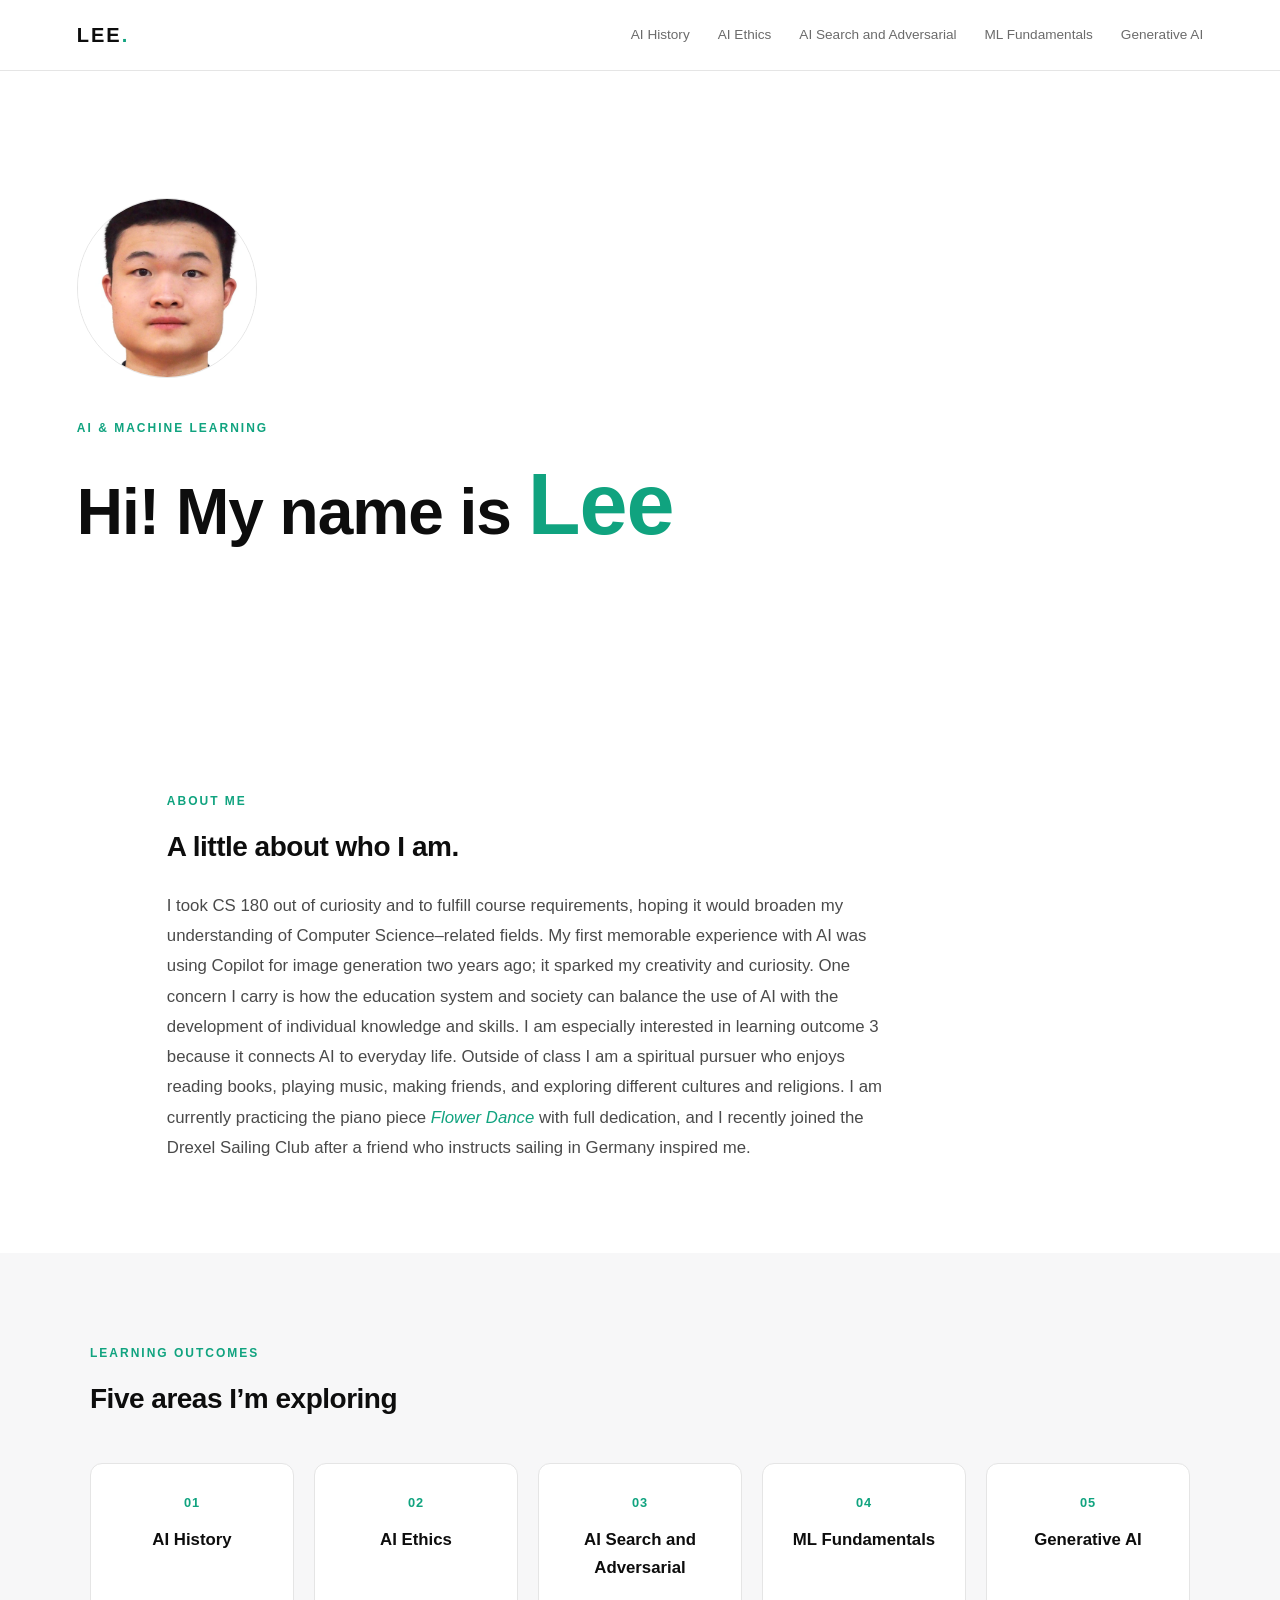
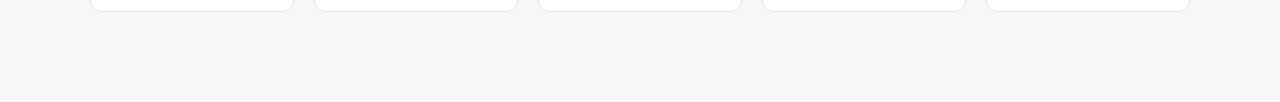
==== commit 2da56ed0: "Update index.html" ====
--- a/index.html
+++ b/index.html
@@ -15,7 +15,7 @@
         <nav>
             <a href="history.html">AI History</a>
             <a href="ethics.html">AI Ethics</a>
-            <a href="daily-life.html">AI Daily Life</a>
+            <a href="daily-life.html">AI Search and Adversarial</a>
             <a href="ml.html">ML Fundamentals</a>
             <a href="generative-ai.html">Generative AI</a>
         </nav>
@@ -67,7 +67,7 @@
                 </a>
                 <a href="daily-life.html" class="outcome-card">
                     <span class="card-number">03</span>
-                    <h3>AI in Daily Life</h3>
+                    <h3>AI Search and Adversarial</h3>
                 </a>
                 <a href="ml.html" class="outcome-card">
                     <span class="card-number">04</span>
--- a/style.css
+++ b/style.css
@@ -1,6 +1,5 @@
 /* =========================================
    LEE'S PORTFOLIO — Clean light theme
-   Inspired by ChatGPT / OpenAI aesthetic
    ========================================= */
 
 /* ---------- COLORS ---------- */
@@ -11,7 +10,7 @@
     --text-secondary: #4a4a4a;
     --muted: #6b6b6b;
     --border: #e5e5e5;
-    --accent: #10a37f;          /* OpenAI teal */
+    --accent: #10a37f;
     --accent-hover: #0d8c6c;
     --card-shadow: 0 1px 3px rgba(0, 0, 0, 0.06);
 }
@@ -86,7 +85,7 @@
     color: var(--accent);
 }
 
-/* ---------- LABELS & BUTTONS ---------- */
+/* ---------- LABELS ---------- */
 .label {
     margin-bottom: 16px;
     color: var(--accent);
@@ -96,20 +95,168 @@
     text-transform: uppercase;
 }
 
-.button {
+/* ---------- HERO ---------- */
+.hero {
+    min-height: 70vh;
+    display: flex;
+    align-items: center;
+    padding: 60px 6% 80px;
+    background: var(--bg);
+}
+
+.hero-content {
+    max-width: 900px;
+    width: 100%;
+}
+
+.hero-photo {
+    margin-bottom: 40px;
+}
+
+.hero-photo img {
+    width: 180px;
+    height: 180px;
+    object-fit: cover;
+    border-radius: 50%;          /* circular avatar style */
+    border: 1px solid var(--border);
+    background: var(--bg-soft);
+}
+
+.hero h1 {
+    font-size: clamp(2.4rem, 6vw, 4rem);
+    line-height: 1.15;
+    font-weight: 600;
+    letter-spacing: -1px;
+    color: var(--text);
+}
+
+.hero h1 .name {
     display: inline-block;
-    margin-top: 32px;
-    padding: 12px 24px;
-    background: var(--accent);
-    color: #fff;
-    font-size: 0.9rem;
-    font-weight: 500;
-    border-radius: 8px;
-    transition: background 0.2s ease;
-}
-
-.button:hover {
-    background: var(--accent-hover);
+    font-size: 1.35em;           /* makes "Lee" noticeably bigger */
+    font-weight: 700;
+    color: var(--accent);
+}
+
+/* ---------- SECTIONS ---------- */
+.section {
+    padding: 90px 6%;
+    max-width: 1100px;
+    margin: 0 auto;
+}
+
+.section-label {
+    margin-bottom: 12px;
+    color: var(--accent);
+    font-size: 0.75rem;
+    font-weight: 600;
+    letter-spacing: 2px;
+    text-transform: uppercase;
+}
+
+/* ---------- ABOUT ---------- */
+.about-content h2 {
+    font-size: 1.75rem;
+    font-weight: 600;
+    margin-bottom: 20px;
+    letter-spacing: -0.5px;
+}
+
+.about-content p {
+    color: var(--text-secondary);
+    font-size: 1.05rem;
+    line-height: 1.8;
+    max-width: 720px;
+}
+
+.about-content em {
+    color: var(--accent);
+    font-style: italic;
+}
+
+/* ---------- OUTCOMES OVERVIEW ---------- */
+.outcomes-overview {
+    background: var(--bg-soft);
+    max-width: none;
+    padding: 90px 6%;
+}
+
+.outcomes-overview .section-label,
+.outcomes-overview .overview-title {
+    max-width: 1100px;
+    margin-left: auto;
+    margin-right: auto;
+}
+
+.overview-title {
+    font-size: 1.75rem;
+    font-weight: 600;
+    margin-bottom: 40px;
+    letter-spacing: -0.5px;
+}
+
+.outcome-cards {
+    display: grid;
+    grid-template-columns: repeat(5, 1fr);   /* forces all 5 visible side-by-side on desktop */
+    gap: 20px;
+    max-width: 1100px;
+    margin: 0 auto;
+}
+
+.outcome-card {
+    background: var(--bg);
+    border: 1px solid var(--border);
+    border-radius: 12px;
+    padding: 28px 20px;
+    text-align: center;
+    transition: border-color 0.2s, box-shadow 0.2s;
+}
+
+.outcome-card:hover {
+    border-color: var(--accent);
+    box-shadow: var(--card-shadow);
+}
+
+.card-number {
+    display: block;
+    margin-bottom: 12px;
+    color: var(--accent);
+    font-size: 0.8rem;
+    font-weight: 600;
+    letter-spacing: 1px;
+}
+
+.outcome-card h3 {
+    font-size: 1.05rem;
+    font-weight: 600;
+    color: var(--text);
+}
+
+/* ---------- OUTCOME PAGES ---------- */
+.outcome-page {
+    min-height: calc(100vh - 80px);
+    max-width: 800px;
+    margin: 0 auto;
+    padding: 100px 6% 80px;
+}
+
+.outcome-page .label {
+    margin-bottom: 12px;
+}
+
+.outcome-page h1 {
+    font-size: clamp(2rem, 5vw, 3rem);
+    font-weight: 700;
+    letter-spacing: -1px;
+    margin-bottom: 28px;
+    line-height: 1.2;
+}
+
+.outcome-sentence {
+    color: var(--text-secondary);
+    font-size: 1.15rem;
+    line-height: 1.7;
+    margin-bottom: 36px;
+    min-height: 1.5em;   /* keeps space even when empty */
 }
 
 .button-outline {
@@ -128,89 +275,63 @@
     color: var(--accent);
 }
 
-/* ---------- HERO ---------- */
-.hero {
-    min-height: 78vh;
-    display: flex;
-    align-items: center;
-    padding: 80px 6%;
-    background: var(--bg);
-}
-
-.hero-content {
-    max-width: 900px;
-}
-
-.hero h1 {
-    font-size: clamp(2.8rem, 7vw, 5rem);
-    line-height: 1.1;
-    font-weight: 700;
-    letter-spacing: -1.5px;
-    color: var(--text);
-}
-
-.hero h1 span {
-    color: var(--accent);
-}
-
-.subtitle {
-    margin-top: 24px;
-    max-width: 560px;
-    color: var(--text-secondary);
-    font-size: 1.15rem;
-    line-height: 1.6;
-}
-
-/* ---------- SECTIONS ---------- */
-.section {
-    padding: 100px 6%;
-    max-width: 1100px;
-    margin: 0 auto;
-}
-
-.section-label {
-    margin-bottom: 12px;
-    color: var(--accent);
-    font-size: 0.75rem;
-    font-weight: 600;
-    letter-spacing: 2px;
-    text-transform: uppercase;
-}
-
-/* ---------- ABOUT ---------- */
-.about-grid {
-    display: grid;
-    grid-template-columns: 220px 1fr;
-    gap: 48px;
-    align-items: start;
-    margin-top: 24px;
-}
-
-.about-photo img {
-    width: 100%;
-    aspect-ratio: 1 / 1;
-    object-fit: cover;
-    border-radius: 12px;
-    border: 1px solid var(--border);
-    background: var(--bg-soft);
-}
-
-.about-content h2 {
-    font-size: 1.75rem;
-    font-weight: 600;
-    margin-bottom: 20px;
-    letter-spacing: -0.5px;
-}
-
-.about-content p {
-    color: var(--text-secondary);
-    font-size: 1.05rem;
-    line-height: 1.8;
-}
-
-.about-content em {
-    color: var(--accent);
-    font-style: italic;
-}
-
-/* ---------- 
+/* ---------- MOBILE ---------- */
+@media (max-width: 900px) {
+    .outcome-cards {
+        grid-template-columns: repeat(3, 1fr);
+    }
+}
+
+@media (max-width: 800px) {
+    .navbar {
+        flex-direction: column;
+        gap: 16px;
+        padding: 16px 20px;
+    }
+
+    .navbar nav {
+        flex-wrap: wrap;
+        justify-content: center;
+        gap: 10px 16px;
+    }
+
+    .navbar nav a {
+        font-size: 0.8rem;
+    }
+
+    .hero {
+        min-height: auto;
+        padding: 50px 24px 60px;
+    }
+
+    .hero-photo img {
+        width: 140px;
+        height: 140px;
+    }
+
+    .hero h1 {
+        font-size: 2.2rem;
+    }
+
+    .section {
+        padding: 70px 24px;
+    }
+
+    .outcomes-overview {
+        padding: 70px 24px;
+    }
+
+    .outcome-cards {
+        grid-template-columns: repeat(2, 1fr);
+    }
+
+    .outcome-page {
+        padding: 70px 24px 60px;
+    }
+}
+
+@media (max-width: 500px) {
+    .outcome-cards {
+        grid-template-columns: 1fr;
+    }
+}
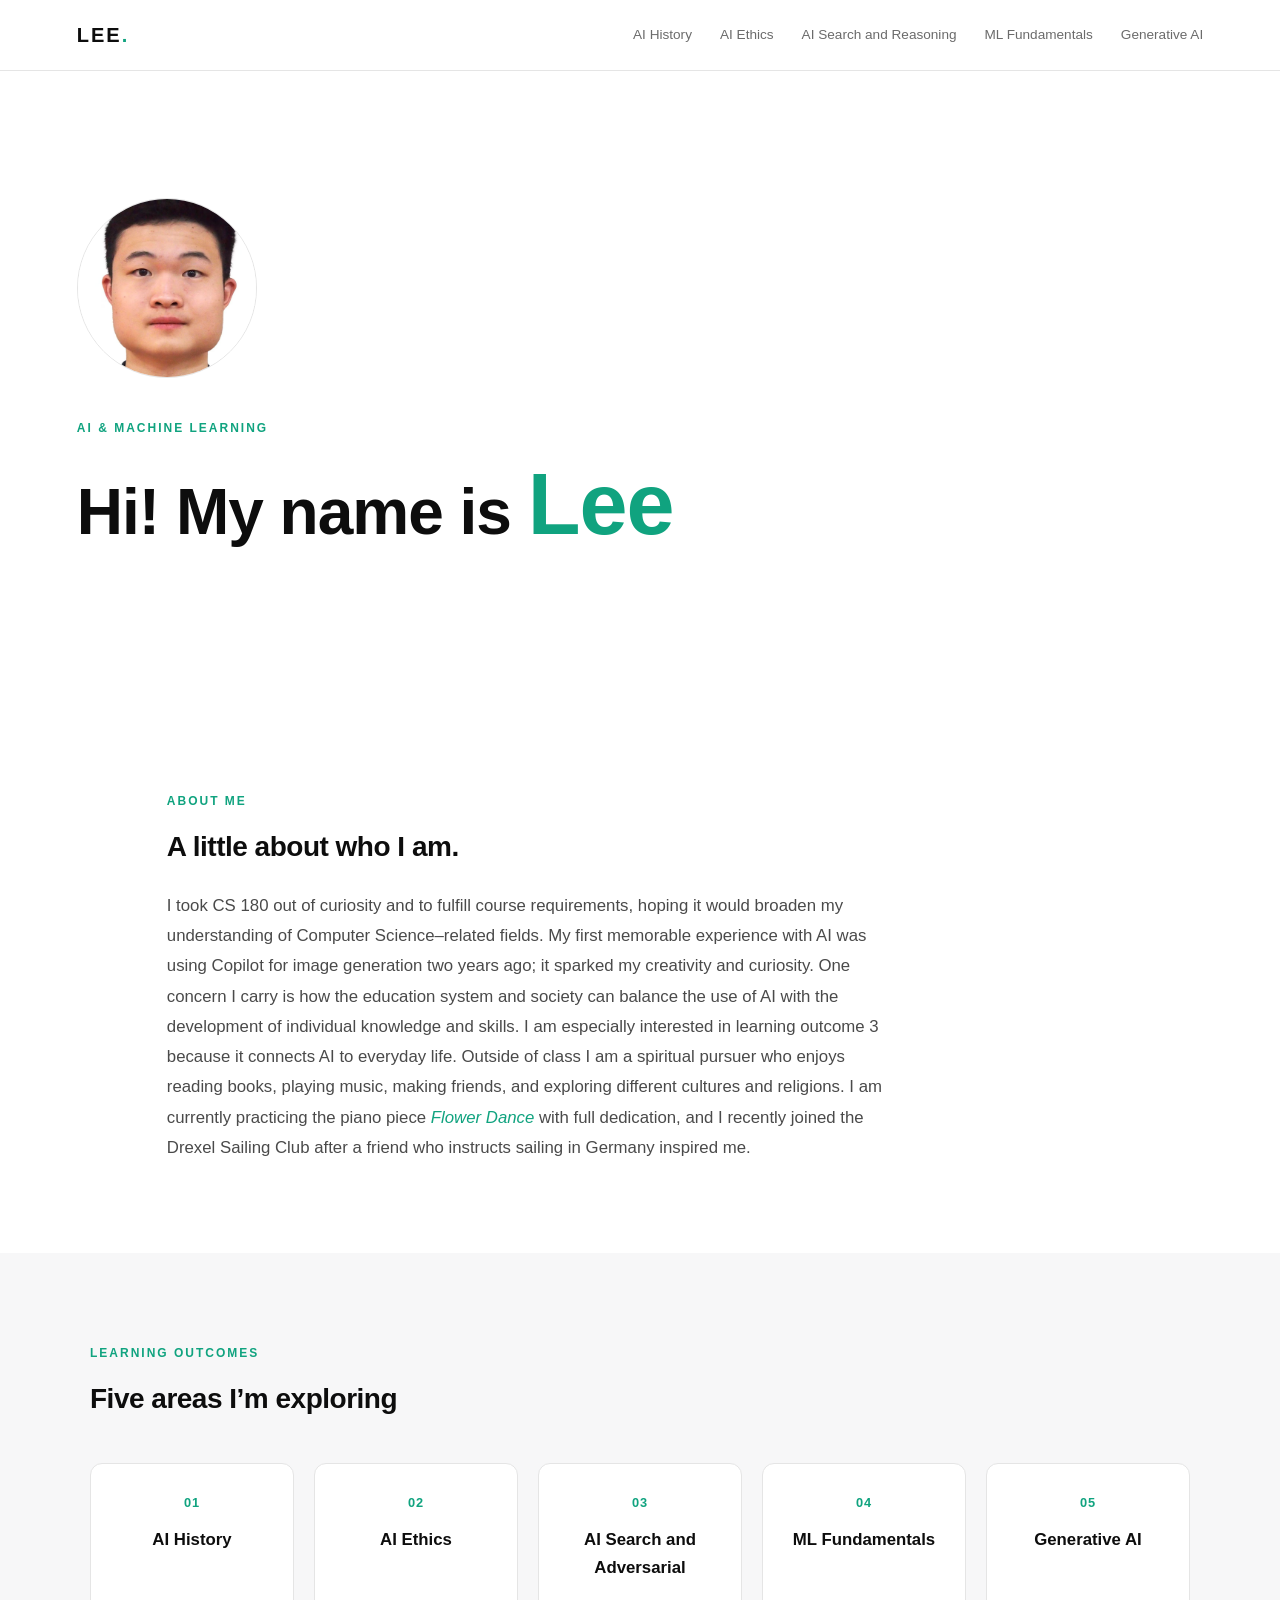
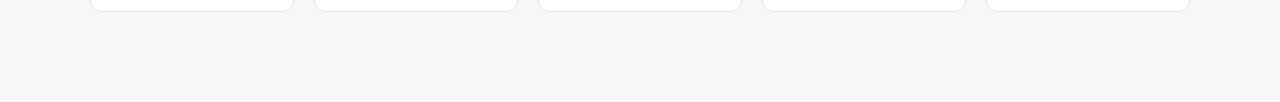
==== commit 01a7a428: "Update index.html" ====
--- a/index.html
+++ b/index.html
@@ -15,7 +15,7 @@
         <nav>
             <a href="history.html">AI History</a>
             <a href="ethics.html">AI Ethics</a>
-            <a href="daily-life.html">AI Search and Adversarial</a>
+            <a href="search.html">AI Search and Reasoning</a>
             <a href="ml.html">ML Fundamentals</a>
             <a href="generative-ai.html">Generative AI</a>
         </nav>
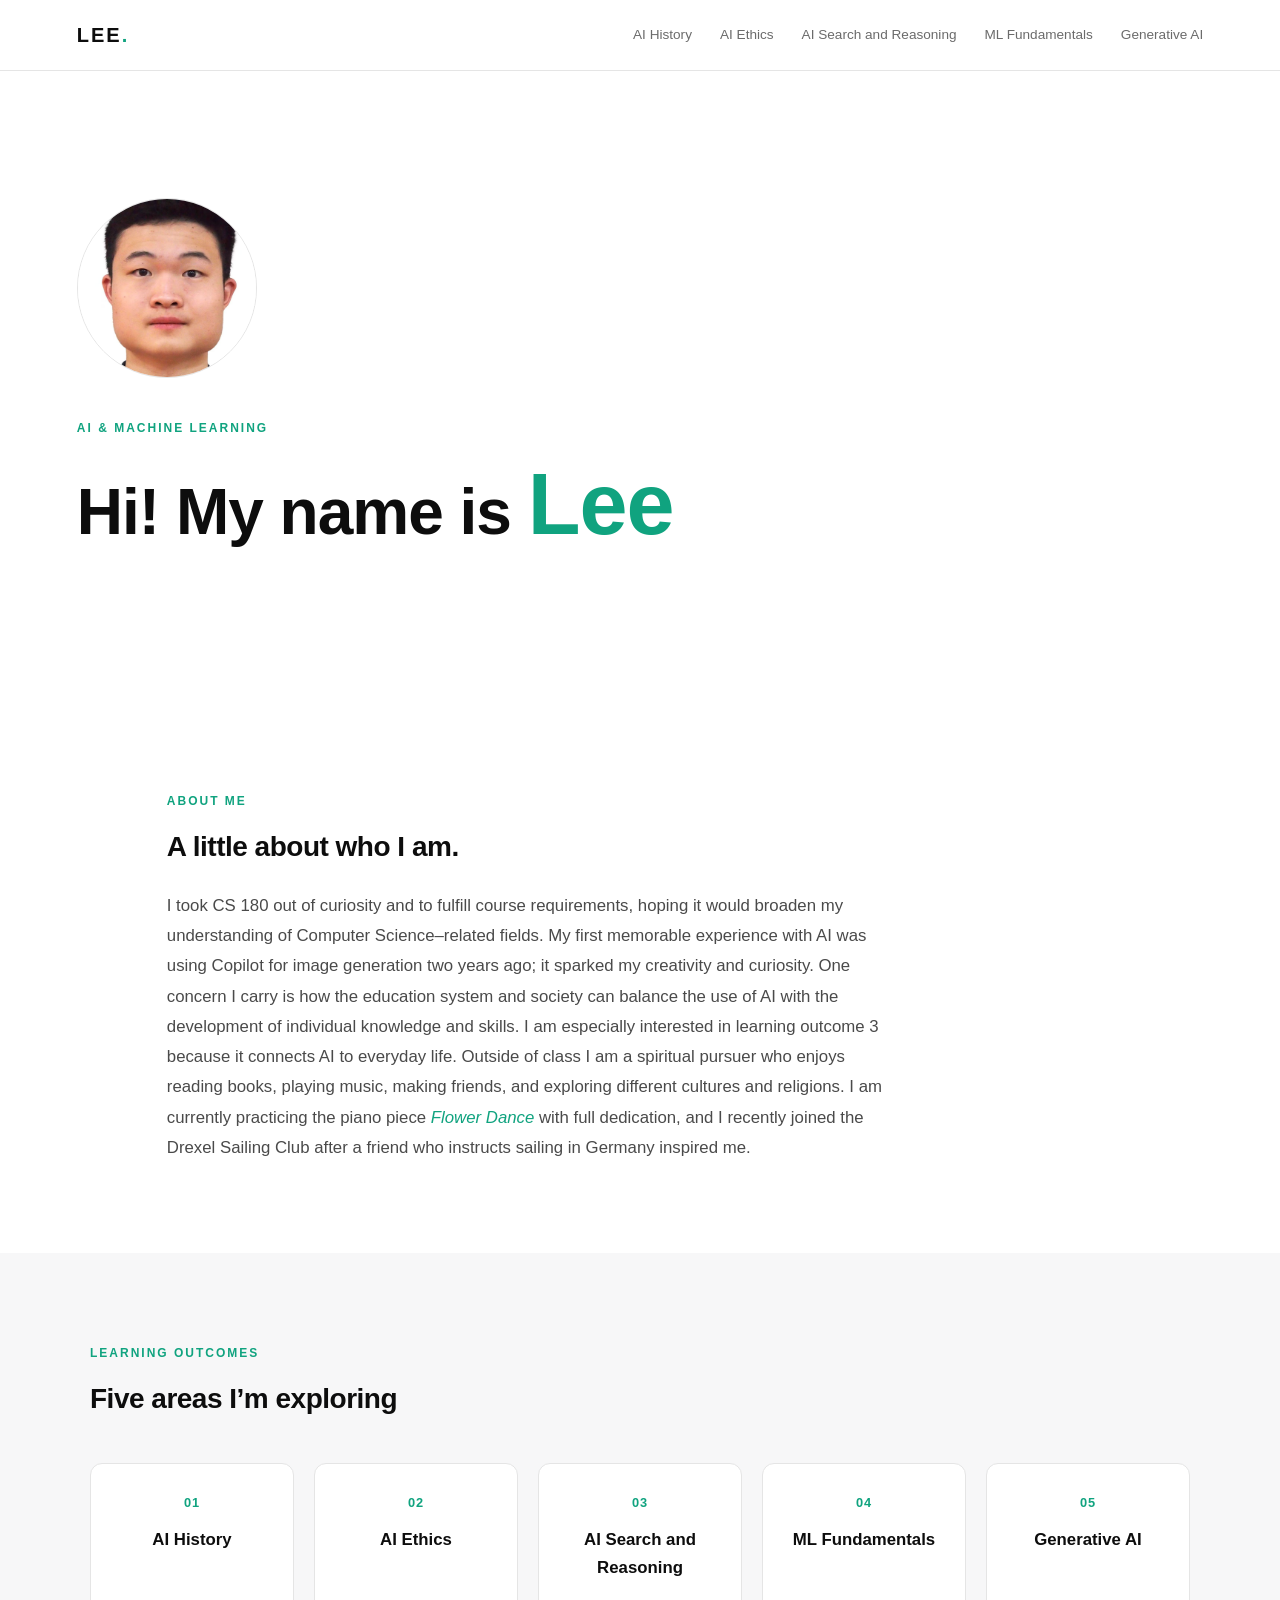
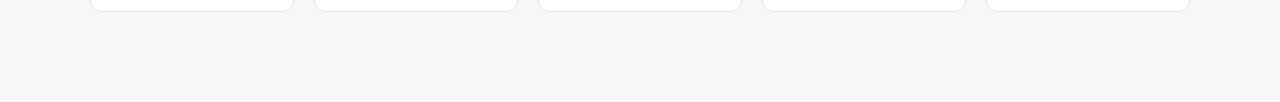
==== commit a900cbc9: "Update index.html" ====
--- a/index.html
+++ b/index.html
@@ -8,7 +8,6 @@
     <link rel="stylesheet" href="style.css">
 </head>
 <body>
-
     <!-- ==================== NAVIGATION ==================== -->
     <header class="navbar">
         <a href="index.html" class="logo">LEE<span>.</span></a>
@@ -20,27 +19,20 @@
             <a href="generative-ai.html">Generative AI</a>
         </nav>
     </header>
-
     <main>
         <!-- ==================== HOME / HERO ==================== -->
         <section id="home" class="hero">
             <div class="hero-content">
                 <!-- Photo at the top -->
                 <div class="hero-photo">
-                    <!-- 
-                        Put your photo in the same folder.
-                        Name it photo.jpg (or change the src to match your file).
-                    -->
                     <img src="photo.jpg" alt="Lee">
                 </div>
-
                 <p class="label">AI & MACHINE LEARNING</p>
                 <h1>
                     Hi! My name is <span class="name">Lee</span>
                 </h1>
             </div>
         </section>
-
         <!-- ==================== ABOUT ME ==================== -->
         <section id="about" class="about section">
             <div class="section-label">ABOUT ME</div>
@@ -51,7 +43,6 @@
                 </p>
             </div>
         </section>
-
         <!-- ==================== OUTCOMES OVERVIEW ==================== -->
         <section class="outcomes-overview section">
             <div class="section-label">LEARNING OUTCOMES</div>
@@ -65,9 +56,9 @@
                     <span class="card-number">02</span>
                     <h3>AI Ethics</h3>
                 </a>
-                <a href="daily-life.html" class="outcome-card">
+                <a href="search.html" class="outcome-card">
                     <span class="card-number">03</span>
-                    <h3>AI Search and Adversarial</h3>
+                    <h3>AI Search and Reasoning</h3>
                 </a>
                 <a href="ml.html" class="outcome-card">
                     <span class="card-number">04</span>
@@ -80,6 +71,5 @@
             </div>
         </section>
     </main>
-
 </body>
 </html>
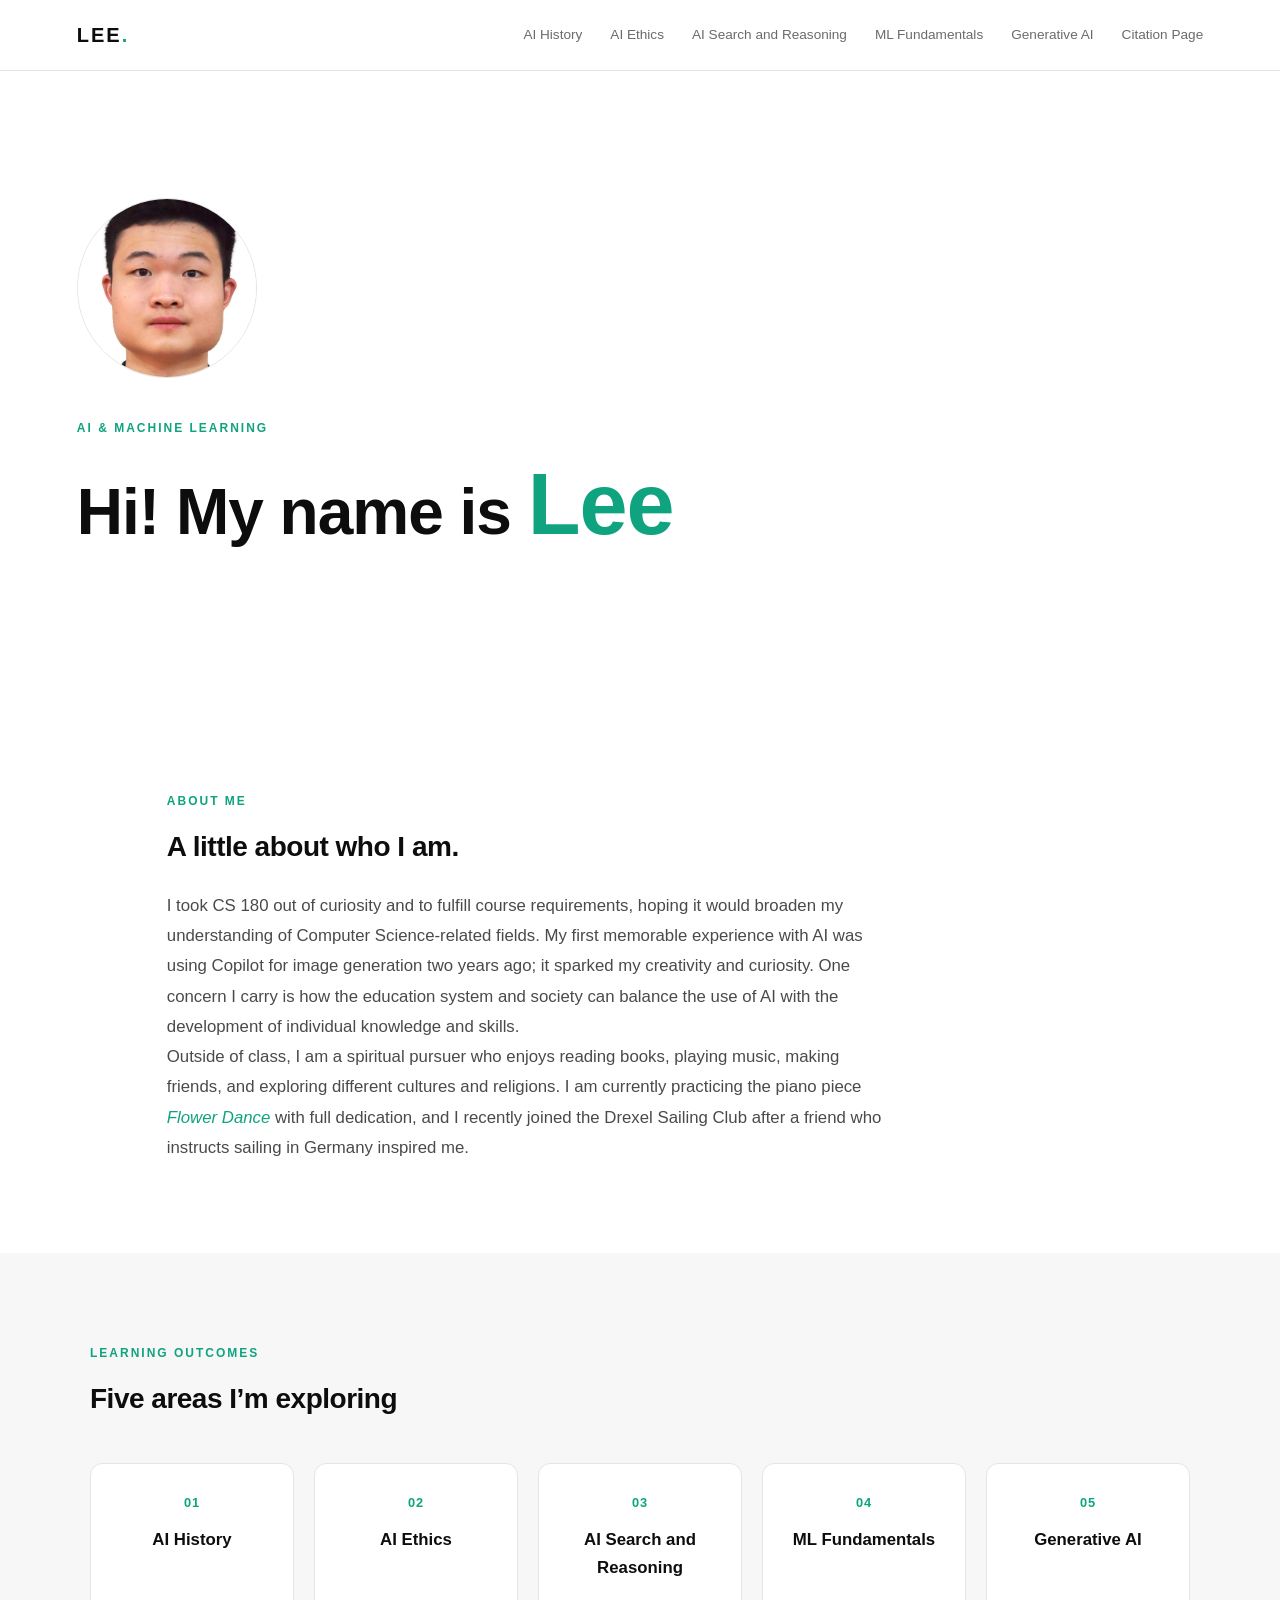
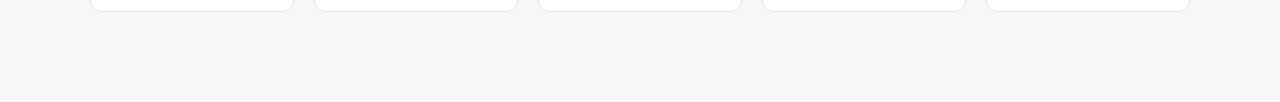
==== commit 028ab5ae: "Update index.html" ====
--- a/index.html
+++ b/index.html
@@ -4,66 +4,79 @@
     <meta charset="UTF-8">
     <meta name="viewport" content="width=device-width, initial-scale=1.0">
     <meta name="description" content="Lee's portfolio for AI and Machine Learning">
-    <title>Lee | AI & Machine Learning</title>
+    <title>Lee | AI &amp; Machine Learning</title>
     <link rel="stylesheet" href="style.css">
 </head>
 <body>
-    <!-- ==================== NAVIGATION ==================== -->
     <header class="navbar">
         <a href="index.html" class="logo">LEE<span>.</span></a>
-        <nav>
+        <nav aria-label="Main navigation">
             <a href="history.html">AI History</a>
             <a href="ethics.html">AI Ethics</a>
             <a href="search.html">AI Search and Reasoning</a>
             <a href="ml.html">ML Fundamentals</a>
             <a href="generative-ai.html">Generative AI</a>
+            <a href="citations.html">Citation Page</a>
         </nav>
     </header>
+
     <main>
-        <!-- ==================== HOME / HERO ==================== -->
         <section id="home" class="hero">
             <div class="hero-content">
-                <!-- Photo at the top -->
                 <div class="hero-photo">
                     <img src="photo.jpg" alt="Lee">
                 </div>
-                <p class="label">AI & MACHINE LEARNING</p>
+
+                <p class="label">AI &amp; MACHINE LEARNING</p>
+
                 <h1>
                     Hi! My name is <span class="name">Lee</span>
                 </h1>
             </div>
         </section>
-        <!-- ==================== ABOUT ME ==================== -->
+
         <section id="about" class="about section">
             <div class="section-label">ABOUT ME</div>
+
             <div class="about-content">
                 <h2>A little about who I am.</h2>
+
                 <p>
-                    I took CS 180 out of curiosity and to fulfill course requirements, hoping it would broaden my understanding of Computer Science–related fields. My first memorable experience with AI was using Copilot for image generation two years ago; it sparked my creativity and curiosity. One concern I carry is how the education system and society can balance the use of AI with the development of individual knowledge and skills. I am especially interested in learning outcome 3 because it connects AI to everyday life. Outside of class I am a spiritual pursuer who enjoys reading books, playing music, making friends, and exploring different cultures and religions. I am currently practicing the piano piece <em>Flower Dance</em> with full dedication, and I recently joined the Drexel Sailing Club after a friend who instructs sailing in Germany inspired me.
+                    I took CS 180 out of curiosity and to fulfill course requirements, hoping it would broaden my understanding of Computer Science-related fields. My first memorable experience with AI was using Copilot for image generation two years ago; it sparked my creativity and curiosity. One concern I carry is how the education system and society can balance the use of AI with the development of individual knowledge and skills.
+                </p>
+
+                <p>
+                    Outside of class, I am a spiritual pursuer who enjoys reading books, playing music, making friends, and exploring different cultures and religions. I am currently practicing the piano piece <em>Flower Dance</em> with full dedication, and I recently joined the Drexel Sailing Club after a friend who instructs sailing in Germany inspired me.
                 </p>
             </div>
         </section>
-        <!-- ==================== OUTCOMES OVERVIEW ==================== -->
+
         <section class="outcomes-overview section">
             <div class="section-label">LEARNING OUTCOMES</div>
+
             <h2 class="overview-title">Five areas I’m exploring</h2>
+
             <div class="outcome-cards">
                 <a href="history.html" class="outcome-card">
                     <span class="card-number">01</span>
                     <h3>AI History</h3>
                 </a>
+
                 <a href="ethics.html" class="outcome-card">
                     <span class="card-number">02</span>
                     <h3>AI Ethics</h3>
                 </a>
+
                 <a href="search.html" class="outcome-card">
                     <span class="card-number">03</span>
                     <h3>AI Search and Reasoning</h3>
                 </a>
+
                 <a href="ml.html" class="outcome-card">
                     <span class="card-number">04</span>
                     <h3>ML Fundamentals</h3>
                 </a>
+
                 <a href="generative-ai.html" class="outcome-card">
                     <span class="card-number">05</span>
                     <h3>Generative AI</h3>
--- a/style.css
+++ b/style.css
@@ -275,6 +275,21 @@
     color: var(--accent);
 }
 
+/* Soft green box for personal outcome writing */
+.outcome-box {
+    margin-top: 2.5rem;
+    padding: 1.75rem 2rem;
+    border: 1px solid #c8e6c9;          /* soft green border */
+    border-radius: 12px;
+    background-color: #f1f8e9;          /* very light green background */
+    max-width: 720px;
+}
+
+.outcome-box .outcome-sentence {
+    margin: 0;
+    line-height: 1.7;
+}
+
 /* ---------- MOBILE ---------- */
 @media (max-width: 900px) {
     .outcome-cards {
